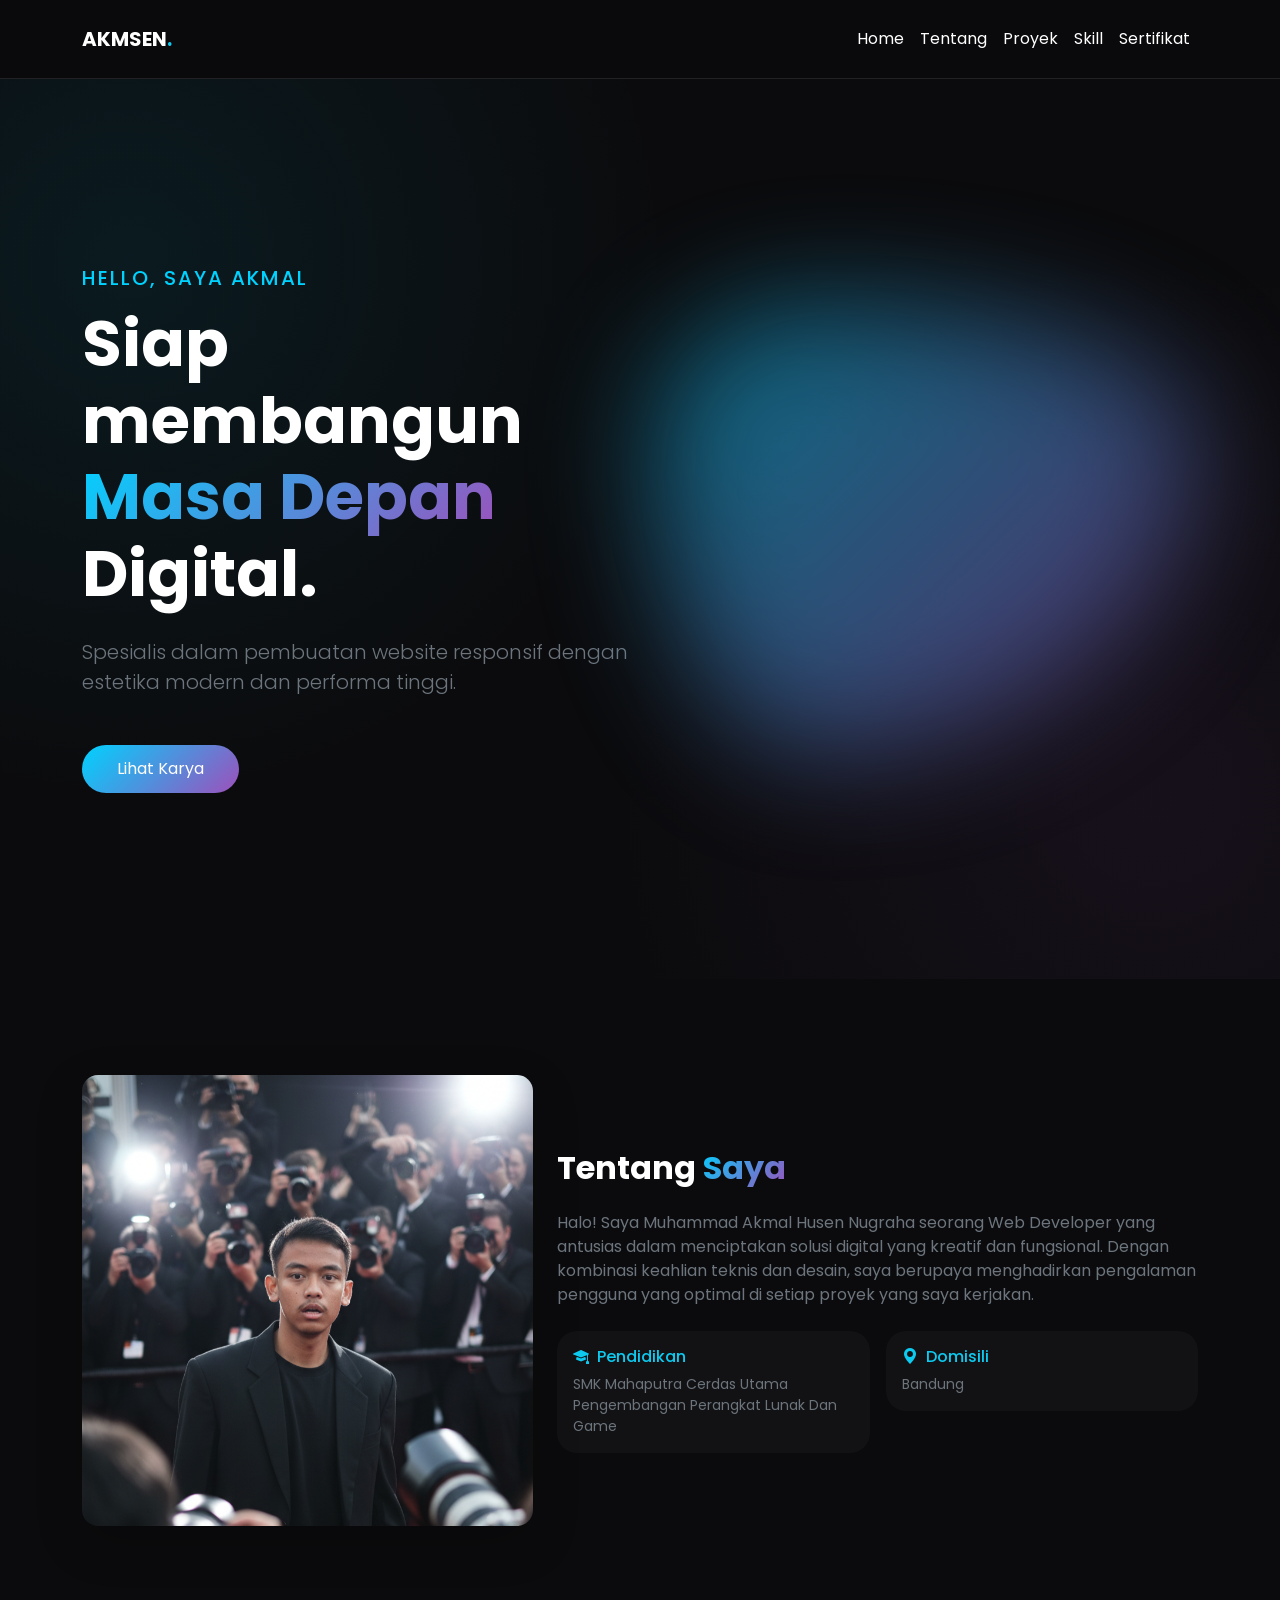
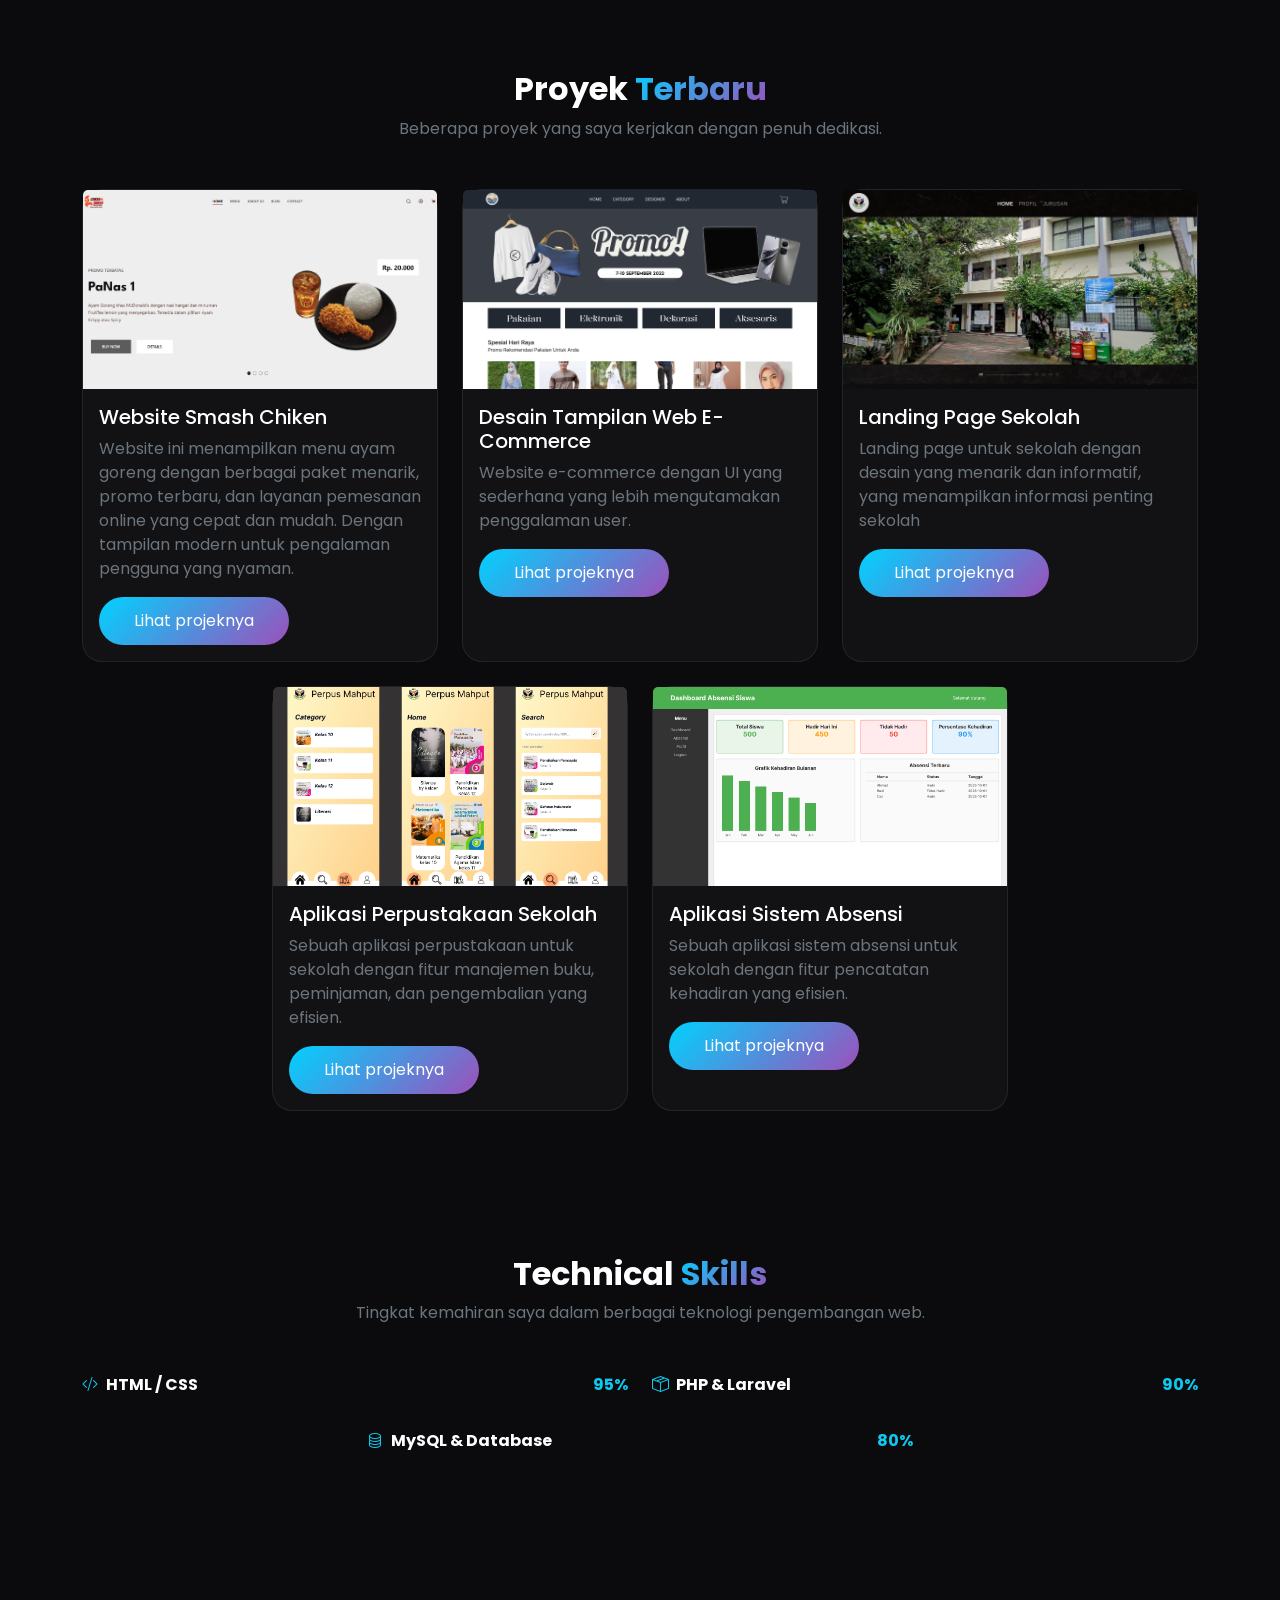
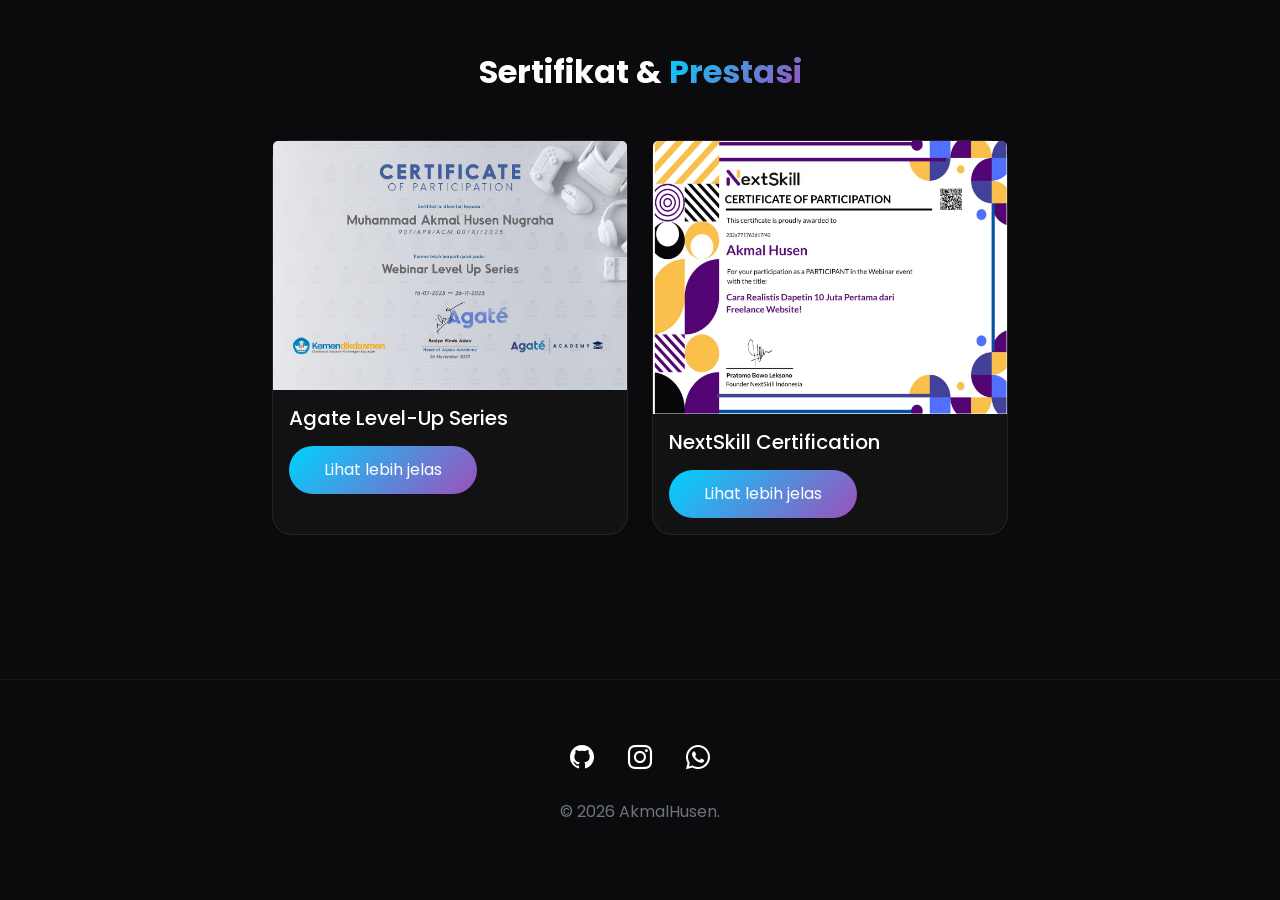
==== index.html @ 47ecc30c "update" ====
<!DOCTYPE html>
<html lang="id">
<head>
    <meta charset="UTF-8">
    <meta name="viewport" content="width=device-width, initial-scale=1.0">
    <title>My Portfolio | Creative Developer</title>
    
    <link href="https://cdn.jsdelivr.net/npm/bootstrap@5.3.0/dist/css/bootstrap.min.css" rel="stylesheet">
    <link href="https://fonts.googleapis.com/css2?family=Poppins:wght@300;400;700&display=swap" rel="stylesheet">
    <link href="https://unpkg.com/aos@2.3.1/dist/aos.css" rel="stylesheet">
    <link rel="stylesheet" href="https://cdn.jsdelivr.net/npm/bootstrap-icons@1.10.5/font/bootstrap-icons.css">
    <link rel="stylesheet" href="style.css">
</head>
<body>

    <nav class="navbar navbar-expand-lg sticky-top">
        <div class="container">
            <a class="navbar-brand fw-bold" href="#">AKMSEN<span class="text-info">.</span></a>
            <button class="navbar-toggler" type="button" data-bs-toggle="collapse" data-bs-target="#navbarNav">
                <span class="navbar-toggler-icon text-white"><i class="bi bi-list"></i></span>
            </button>
            <div class="collapse navbar-collapse" id="navbarNav">
                <ul class="navbar-nav ms-auto">
                    <li class="nav-item"><a class="nav-link" href="#home">Home</a></li>
                    <li class="nav-item"><a class="nav-link" href="#tentang">Tentang</a></li>
                    <li class="nav-item"><a class="nav-link" href="#proyek">Proyek</a></li>
                    <li class="nav-item"><a class="nav-link" href="#skill">Skill</a></li>
                    <li class="nav-item"><a class="nav-link" href="#sertifikat">Sertifikat</a></li>
                </ul>
            </div>
        </div>
    </nav>

    <section class="hero-section" id="home">
        <div class="container">
            <div class="row align-items-center">
                <div class="col-lg-6" data-aos="fade-right">
                    <h5 class="subtitle text-uppercase mb-3">Hello, saya Akmal</h5>
                    <h1 class="display-3 fw-bold mb-4">Siap membangun <span class="gradient-text">Masa Depan</span> Digital.</h1>
                    <p class="lead mb-5 text-secondary">Spesialis dalam pembuatan website responsif dengan estetika modern dan performa tinggi.</p>
                    <div class="d-flex align-items-center">
                        <a href="#about" class="btn btn-custom me-4">Lihat Karya</a>
                    </div>
                </div>
                <div class="col-lg-6 d-none d-lg-block" data-aos="zoom-in">
                    <div class="hero-blob"></div>
                </div>
            </div>
        </div>
    </section>

    <section class="py-5" id="tentang">
        <div class="container py-5">
            <div class="row align-items-center">
                <div class="col-lg-5 mb-4 mb-lg-0" data-aos="fade-right">
                    <div class="about-img-wrapper">
                        <img src="sir akmal.png" alt="Tentang Saya" class="img-fluid rounded-4 shadow-lg">
                        <div class="about-img-accent"></div>
                    </div>
                </div>
                
                <div class="col-lg-7" data-aos="fade-left">
                    <h2 class="fw-bold mb-4">Tentang <span class="gradient-text">Saya</span></h2>
                    <p class="text-secondary mb-4">Halo! Saya Muhammad Akmal Husen Nugraha seorang Web Developer yang antusias dalam menciptakan solusi digital yang kreatif dan fungsional. Dengan kombinasi keahlian teknis dan desain, saya berupaya menghadirkan pengalaman pengguna yang optimal di setiap proyek yang saya kerjakan.</p>
                    
                    <div class="row g-3">
                        <div class="col-sm-6">
                            <div class="card p-3 border-0 bg-darker">
                                <h6 class="text-info"><i class="bi bi-mortarboard-fill me-2"></i>Pendidikan</h6>
                                <p class="small text-secondary mb-0">SMK Mahaputra Cerdas Utama<br>Pengembangan Perangkat Lunak Dan Game</p>
                            </div>
                        </div>
                        <div class="col-sm-6">
                            <div class="card p-3 border-0 bg-darker">
                                <h6 class="text-info"><i class="bi bi-geo-alt-fill me-2"></i>Domisili</h6>
                                <p class="small text-secondary mb-0">Bandung</p>
                            </div>
                        </div>
                    </div>
                </div>
            </div>
        </div>
    </section>

    <section id="proyek">
        <div class="container py-5">
            <div class="text-center mb-5" data-aos="fade-up">
                <h2 class="fw-bold">Proyek <span class="gradient-text">Terbaru</span></h2>
                <p class="text-secondary">Beberapa proyek yang saya kerjakan dengan penuh dedikasi.</p>
            </div>
            <div class="row g-4 d-flex justify-content-center">
                <div class="col-md-4" data-aos="fade-up" data-aos-delay="100">
                    <div class="card h-100">
                        <img src="projek smash chiken.png" class="card-img-top" alt="Project 1">
                        <div class="card-body">
                            <h5 class="card-title">Website Smash Chiken </h5>
                            <p class="card-text text-secondary">Website ini menampilkan menu ayam goreng dengan berbagai paket menarik, promo terbaru, dan layanan pemesanan online yang cepat dan mudah. Dengan tampilan modern untuk pengalaman pengguna yang nyaman.</p>
                            <a href="https://dev-smash-chicken.pantheonsite.io/" class="btn btn-custom me-4" target="_blank">Lihat projeknya</a>
                        </div>
                    </div>
                </div>
                <div class="col-md-4" data-aos="fade-up" data-aos-delay="200">
                    <div class="card h-100">
                        <img src="projek e-commerce.png" class="card-img-top" alt="Project 2">
                        <div class="card-body">
                            <h5 class="card-title">Desain Tampilan Web E-Commerce</h5>
                            <p class="card-text text-secondary">Website e-commerce dengan UI yang sederhana yang lebih mengutamakan penggalaman user.</p>
                            <a href="https://www.figma.com/proto/BR4WpYJ1dRKhbuWm6cTWYE/Tugas-perancangan-UI---Akmal-Husen?node-id=20-57&starting-point-node-id=20%3A57" class="btn btn-custom me-4" target="_blank">Lihat projeknya</a>
                        </div>
                    </div>
                </div>
                <div class="col-md-4" data-aos="fade-up" data-aos-delay="300">
                    <div class="card h-100">
                        <img src="projek landing page sekolah.png" class="card-img-top" alt="Project 3">
                        <div class="card-body">
                            <h5 class="card-title">Landing Page Sekolah</h5>
                            <p class="card-text text-secondary">Landing page untuk sekolah dengan desain yang menarik dan informatif, yang menampilkan informasi penting sekolah</p>
                            <a href="https://www.figma.com/proto/s0Hy9hM3AwYBdUNg4J6U0b/Untitled?node-id=11-337" class="btn btn-custom me-4" target="_blank">Lihat projeknya</a>
                        </div>
                    </div>
                </div>
                <div class="col-md-4" data-aos="fade-up" data-aos-delay="400">
                    <div class="card h-100">
                        <img src="projek perpus sekolah.png" class="card-img-top" alt="Project 4">
                        <div class="card-body">
                            <h5 class="card-title">Aplikasi Perpustakaan Sekolah</h5>
                            <p class="card-text text-secondary">Sebuah aplikasi perpustakaan untuk sekolah dengan fitur manajemen buku, peminjaman, dan pengembalian yang efisien.</p>
                            <a href="https://www.figma.com/proto/2huMJcKhtghmHHiBnM8n6A/KIK?node-id=2-2&starting-point-node-id=2%3A2" class="btn btn-custom me-4" target="_blank">Lihat projeknya</a>
                        </div>
                    </div>
                </div>
                <div class="col-md-4" data-aos="fade-up" data-aos-delay="500">
                    <div class="card h-100">
                        <img src="projek sistem absensi.png" class="card-img-top" alt="Project 5">
                        <div class="card-body">
                            <h5 class="card-title">Aplikasi Sistem Absensi</h5>
                            <p class="card-text text-secondary">Sebuah aplikasi sistem absensi untuk sekolah dengan fitur pencatatan kehadiran yang efisien.</p>
                            <a href="https://www.figma.com/proto/dgvZKvu9BzjLHgtVSyBb2H/Kelompok-11?node-id=8-4&starting-point-node-id=8%3A4" class="btn btn-custom me-4" target="_blank">Lihat projeknya</a>
                        </div>
                    </div>
                </div>
            </div>
        </div>
    </section>

<section class="py-5" id="skill">
    <div class="container py-5">
        <div class="text-center mb-5" data-aos="fade-up">
            <h2 class="fw-bold">Technical <span class="gradient-text">Skills</span></h2>
            <p class="text-secondary">Tingkat kemahiran saya dalam berbagai teknologi pengembangan web.</p>
        </div>

        <div class="row g-4 d-flex justify-content-center">

            <div class="col-md-6" data-aos="fade-right">
                <div class="skill-card-alt">
                    <div class="d-flex justify-content-between mb-2">
                        <span class="fw-bold"><i class="bi bi-code-slash me-2 text-info"></i>HTML / CSS</span>
                        <span class="text-info fw-bold">95%</span>
                    </div>
                    <div class="progress-custom">
                        <div class="progress-bar-fill" style="width: 95%;"></div>
                    </div>
                </div>
            </div>
            <div class="col-md-6" data-aos="fade-left">
                <div class="skill-card-alt">
                    <div class="d-flex justify-content-between mb-2">
                        <span class="fw-bold"><i class="bi bi-box-seam me-2 text-info"></i>PHP & Laravel</span>
                        <span class="text-info fw-bold">90%</span>
                    </div>
                    <div class="progress-custom">
                        <div class="progress-bar-fill" style="width: 90%;"></div>
                    </div>
                </div>
            </div>
            <div class="col-md-6" data-aos="fade-left" data-aos-delay="100">
                <div class="skill-card-alt">
                    <div class="d-flex justify-content-between mb-2">
                        <span class="fw-bold"><i class="bi bi-database me-2 text-info"></i>MySQL & Database</span>
                        <span class="text-info fw-bold">80%</span>
                    </div>
                    <div class="progress-custom">
                        <div class="progress-bar-fill" style="width: 80%;"></div>
                    </div>
                </div>
            </div>
        </div>
    </div>
</section>

    <section class="py-5" id="sertifikat">
        <div class="container py-5">
            <div class="text-center mb-5" data-aos="fade-up">
                <h2 class="fw-bold">Sertifikat & <span class="gradient-text">Prestasi</span></h2>
                <p class="text-secondary"></p>
            </div>
            <div class="row g-4 d-flex justify-content-center">
                <div class="col-md-4" data-aos="fade-up" data-aos-delay="100">
                    <div class="card h-100">
                        <img src="sertifikat agate.png" class="card-img-top" alt="Project 1">
                        <div class="card-body">
                            <h5 class="card-title">Agate Level-Up Series </h5>
                            <p class="card-text text-secondary"></p>
                            <a href="sertifikat agate.png" class="btn btn-custom me-4">Lihat lebih jelas</a>
                        </div>
                    </div>
                </div>
                <div class="col-md-4" data-aos="fade-up" data-aos-delay="100">
                    <div class="card h-100">
                        <img src="sertifikat_Nextskill.jpeg" class="card-img-top" alt="Project 1">
                        <div class="card-body">
                            <h5 class="card-title">NextSkill Certification</h5>
                            <p class="card-text text-secondary"></p>
                            <a href="sertifikat_Nextskill.jpeg" class="btn btn-custom me-4">Lihat lebih jelas</a>
                        </div>
                    </div>
                </div>
                
            </div>
        </div>
    </section>

    <footer class="text-center mt-5">
        <div class="container">
            <div class="mb-4">
                <a href="https://github.com/akmal-cihuy" class="social-icon"><i class="bi bi-github"></i></a>
                <a href="https://www.instagram.com/husen_.ajah/" class="social-icon"><i class="bi bi-instagram"></i></a>
                <a href="https://wa.me/6283829132067" class="social-icon"><i class="bi bi-whatsapp"></i></a>
                
            </div>
            <p class="text-secondary">&copy; 2026 AkmalHusen.</p>
        </div>
    </footer>

    <script src="https://cdn.jsdelivr.net/npm/bootstrap@5.3.0/dist/js/bootstrap.bundle.min.js"></script>
    <script src="https://unpkg.com/aos@2.3.1/dist/aos.js"></script>
    <script>
        AOS.init({
            duration: 1000,
            once: true
        });
    </script>
</body>
</html>
---- style.css ----
:root {
    --bg-dark: #0b0b0d;
    --primary-blue: #00d2ff;
    --primary-purple: #9d50bb;
    --accent-gradient: linear-gradient(135deg, #00d2ff 0%, #9d50bb 100%);
}

body {
    font-family: 'Poppins', sans-serif;
    background-color: var(--bg-dark);
    color: #ffffff;
    overflow-x: hidden;
}

.navbar {
    background: rgba(11, 11, 13, 0.9);
    backdrop-filter: blur(10px);
    border-bottom: 1px solid rgba(255, 255, 255, 0.1);
    padding: 1.2rem 0;
}

.navbar-brand, .nav-link {
    color: #fff !important;
    transition: 0.3s;
}

.nav-link:hover {
    color: var(--primary-blue) !important;
}

.hero-section {
    height: 100vh;
    display: flex;
    align-items: center;
    background: radial-gradient(circle at 10% 20%, rgba(0, 210, 255, 0.08) 0%, transparent 40%),
                radial-gradient(circle at 90% 80%, rgba(157, 80, 187, 0.08) 0%, transparent 40%);
}

.subtitle {
    color: var(--primary-blue);
    letter-spacing: 2px;
}

.gradient-text {
    background: var(--accent-gradient);
    -webkit-background-clip: text;
    -webkit-text-fill-color: transparent;
    font-weight: bold;
}

.btn-custom {
    background: var(--accent-gradient);
    border: none;
    color: white;
    padding: 12px 35px;
    border-radius: 50px;
    transition: transform 0.3s ease, box-shadow 0.3s ease;
}

.btn-custom:hover {
    transform: translateY(-3px);
    color: white;
    box-shadow: 0 10px 25px rgba(0, 210, 255, 0.4);
}

.cv-link {
    font-size: 0.9rem;
    transition: 0.3s;
}

.cv-link:hover {
    opacity: 0.8;
}

.hero-blob {
    width: 100%;
    height: 450px;
    background: var(--accent-gradient);
    border-radius: 30% 70% 70% 30% / 30% 30% 70% 70%;
    opacity: 0.5;
    filter: blur(60px);
    animation: blobMorph 8s infinite alternate;
}

@keyframes blobMorph {
    from { border-radius: 30% 70% 70% 30% / 30% 30% 70% 70%; }
    to { border-radius: 50% 50% 20% 80% / 25% 80% 20% 75%; }
}

.card {
    background: rgba(255, 255, 255, 0.03);
    border: 1px solid rgba(255, 255, 255, 0.08);
    border-radius: 20px;
    transition: all 0.4s ease;
    color: white;
}

.card:hover {
    border-color: var(--primary-blue);
    transform: translateY(-12px);
    background: rgba(255, 255, 255, 0.06);
    box-shadow: 0 15px 30px rgba(0, 0, 0, 0.5);
}

.icon-box {
    font-size: 2.8rem;
    margin-bottom: 20px;
    display: inline-block;
    background: var(--accent-gradient);
    -webkit-background-clip: text;
    -webkit-text-fill-color: transparent;
}

footer {
    padding: 60px 0;
    border-top: 1px solid rgba(255, 255, 255, 0.05);
}

.social-icon {
    color: #fff;
    font-size: 1.5rem;
    margin: 0 15px;
    transition: 0.3s;
    display: inline-block;
}

.social-icon:hover {
    color: var(--primary-blue);
    transform: translateY(-5px);
}

@media (max-width: 768px) {
    .hero-section {
        text-align: center;
        padding-top: 100px;
    }
    .hero-section .d-flex {
        justify-content: center;
    }
}
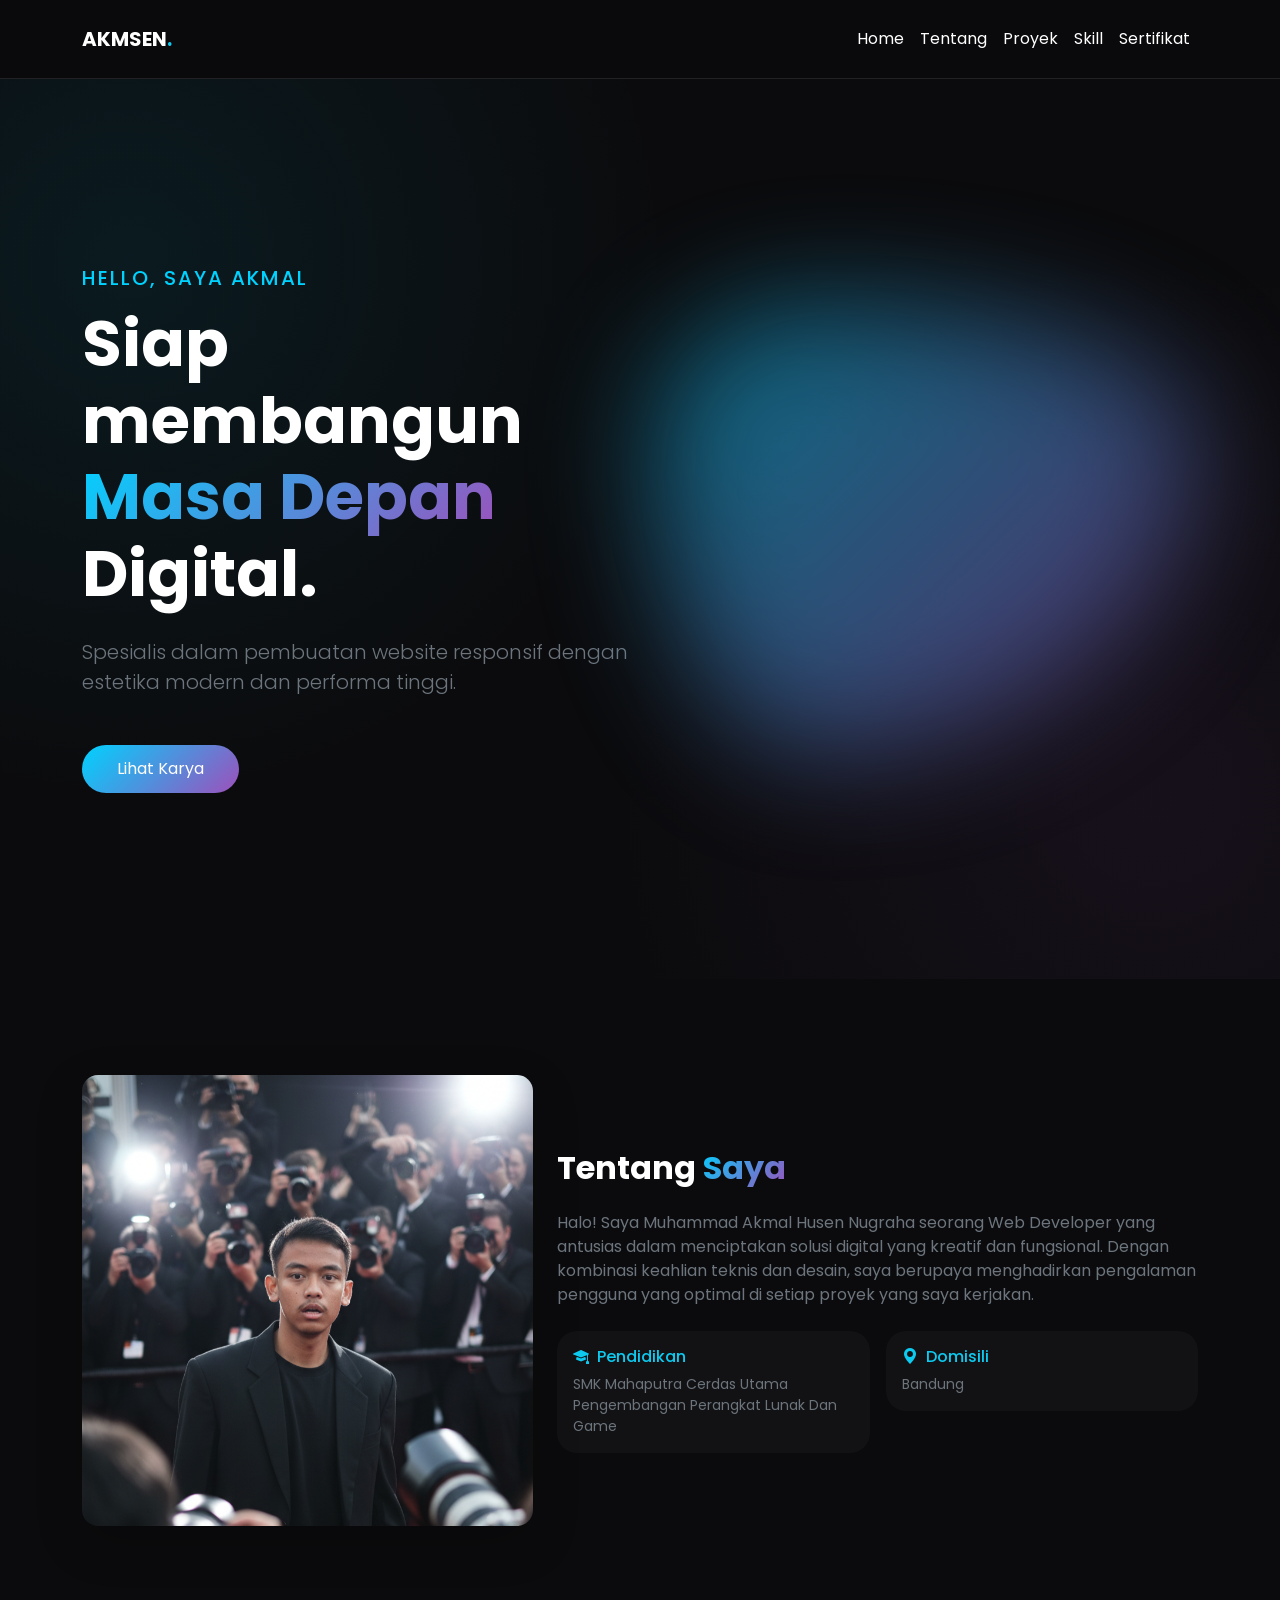
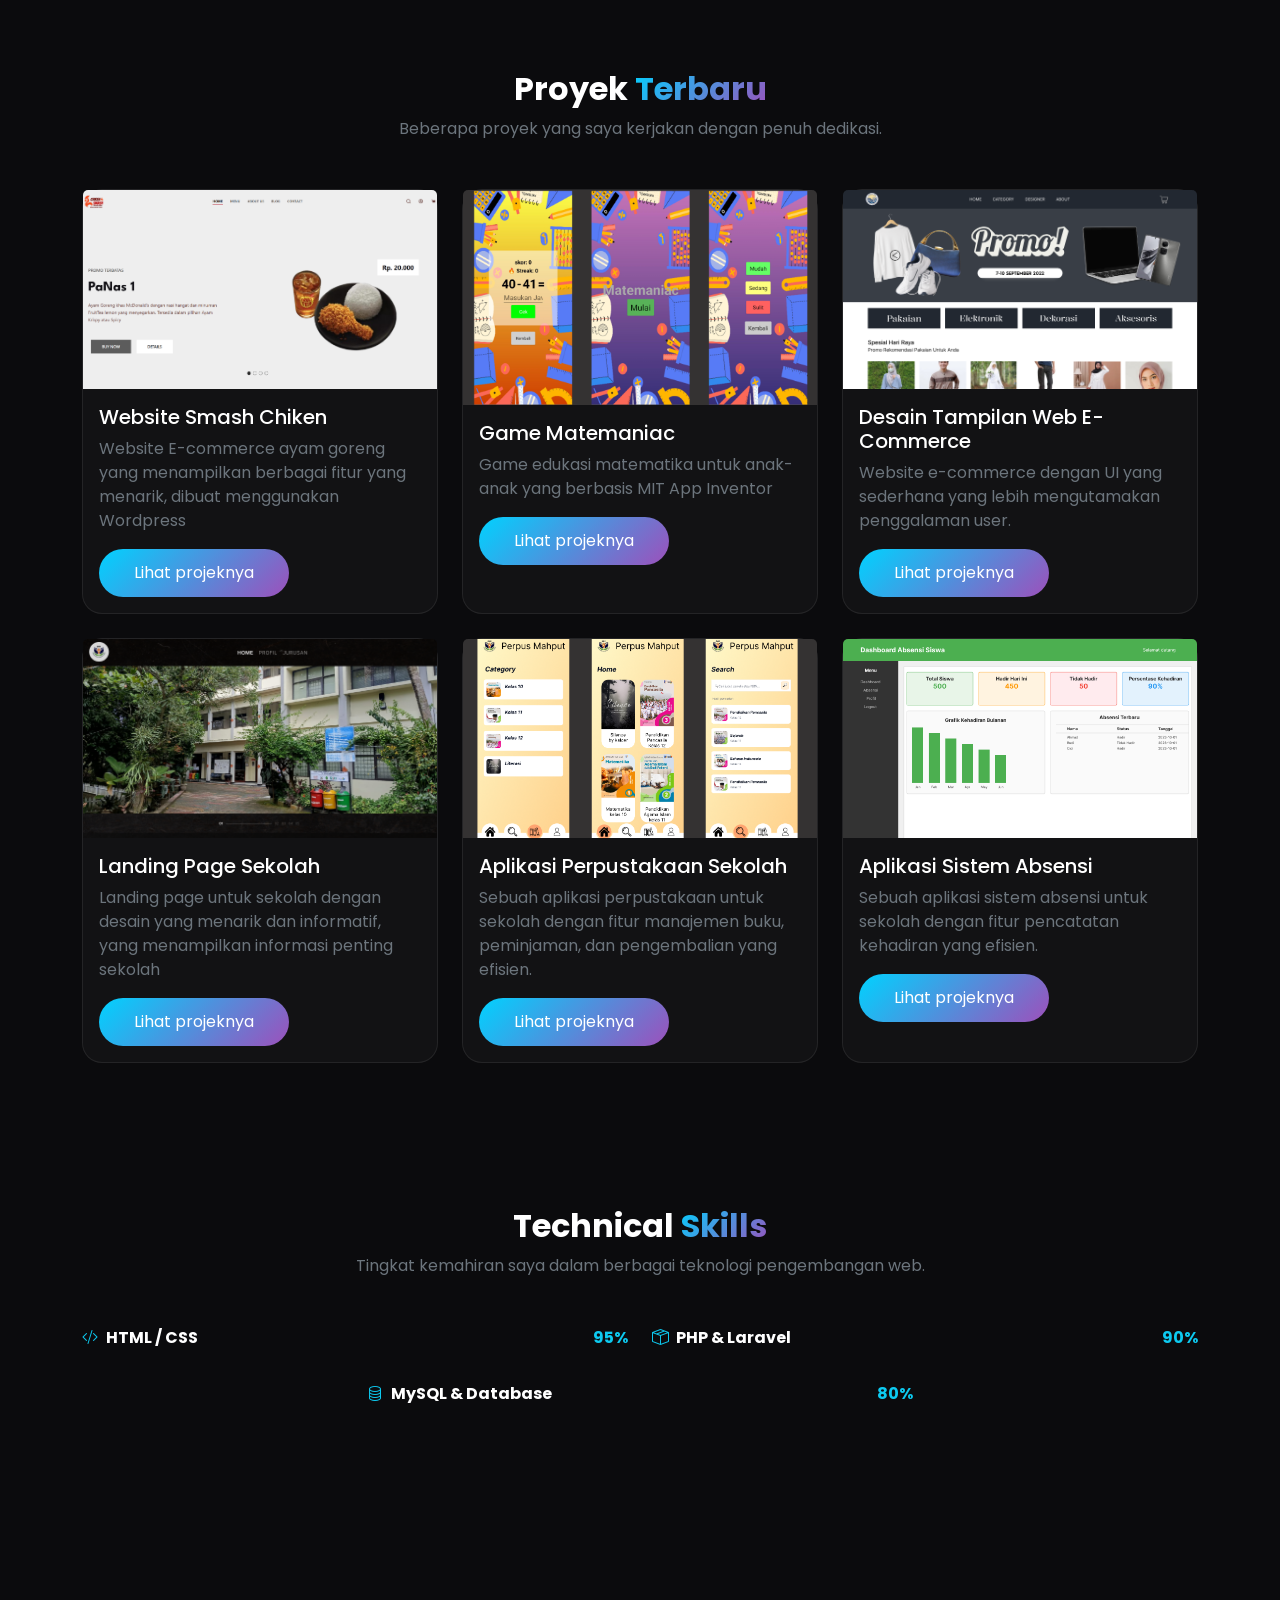
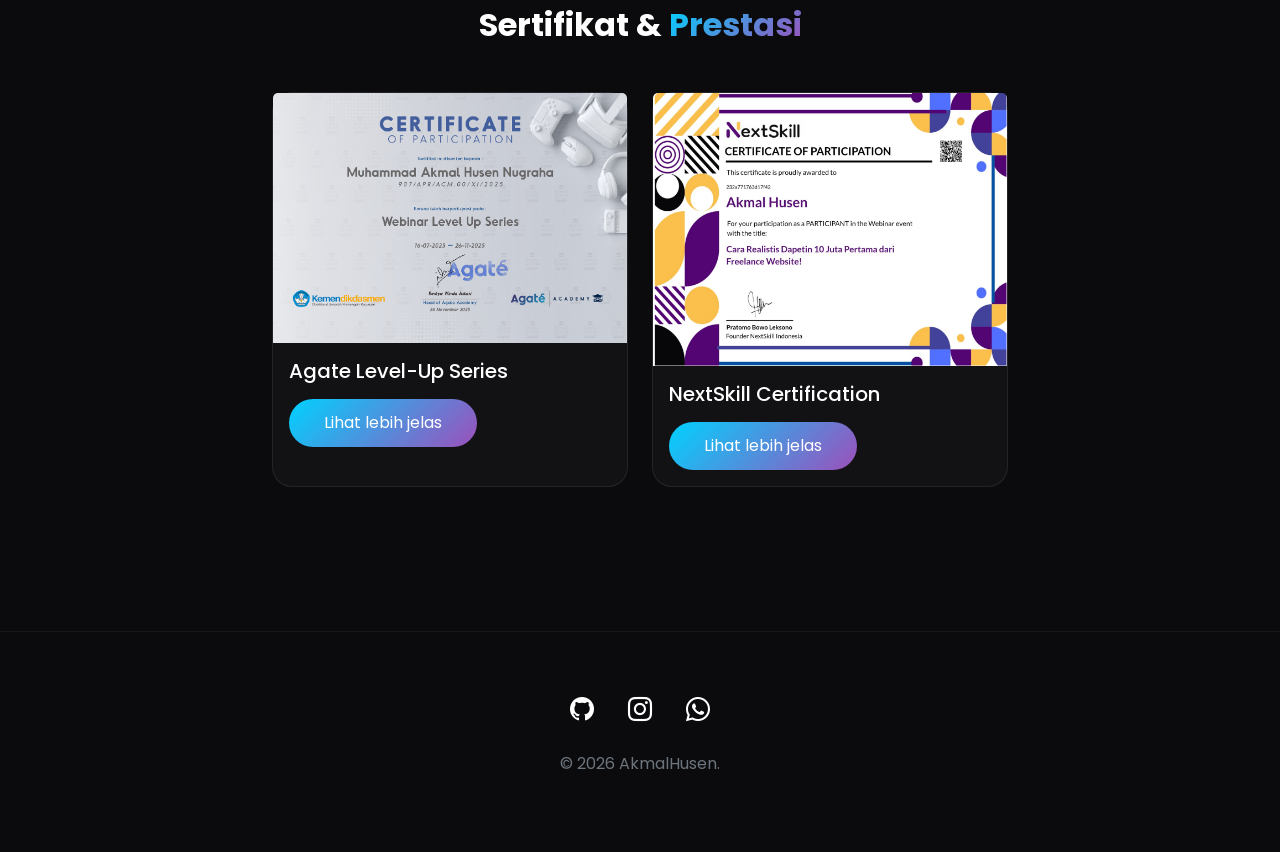
==== commit 24eaf2cf: "update" ====
--- a/index.html
+++ b/index.html
@@ -94,8 +94,18 @@
                         <img src="projek smash chiken.png" class="card-img-top" alt="Project 1">
                         <div class="card-body">
                             <h5 class="card-title">Website Smash Chiken </h5>
-                            <p class="card-text text-secondary">Website ini menampilkan menu ayam goreng dengan berbagai paket menarik, promo terbaru, dan layanan pemesanan online yang cepat dan mudah. Dengan tampilan modern untuk pengalaman pengguna yang nyaman.</p>
+                            <p class="card-text text-secondary">Website E-commerce ayam goreng yang menampilkan berbagai fitur yang menarik, dibuat menggunakan Wordpress</p>
                             <a href="https://dev-smash-chicken.pantheonsite.io/" class="btn btn-custom me-4" target="_blank">Lihat projeknya</a>
+                        </div>
+                    </div>
+                </div>
+                <div class="col-md-4" data-aos="fade-up" data-aos-delay="300">
+                    <div class="card h-100">
+                        <img src="projek matemaniak.png" class="card-img-top" alt="Project 3">
+                        <div class="card-body">
+                            <h5 class="card-title">Game Matemaniac</h5>
+                            <p class="card-text text-secondary">Game edukasi matematika untuk anak-anak yang berbasis MIT App Inventor</p>
+                            <a href="matemaniak.apk" download="matemaniak.apk" class="btn btn-custom me-4" target="_blank">Lihat projeknya</a>
                         </div>
                     </div>
                 </div>
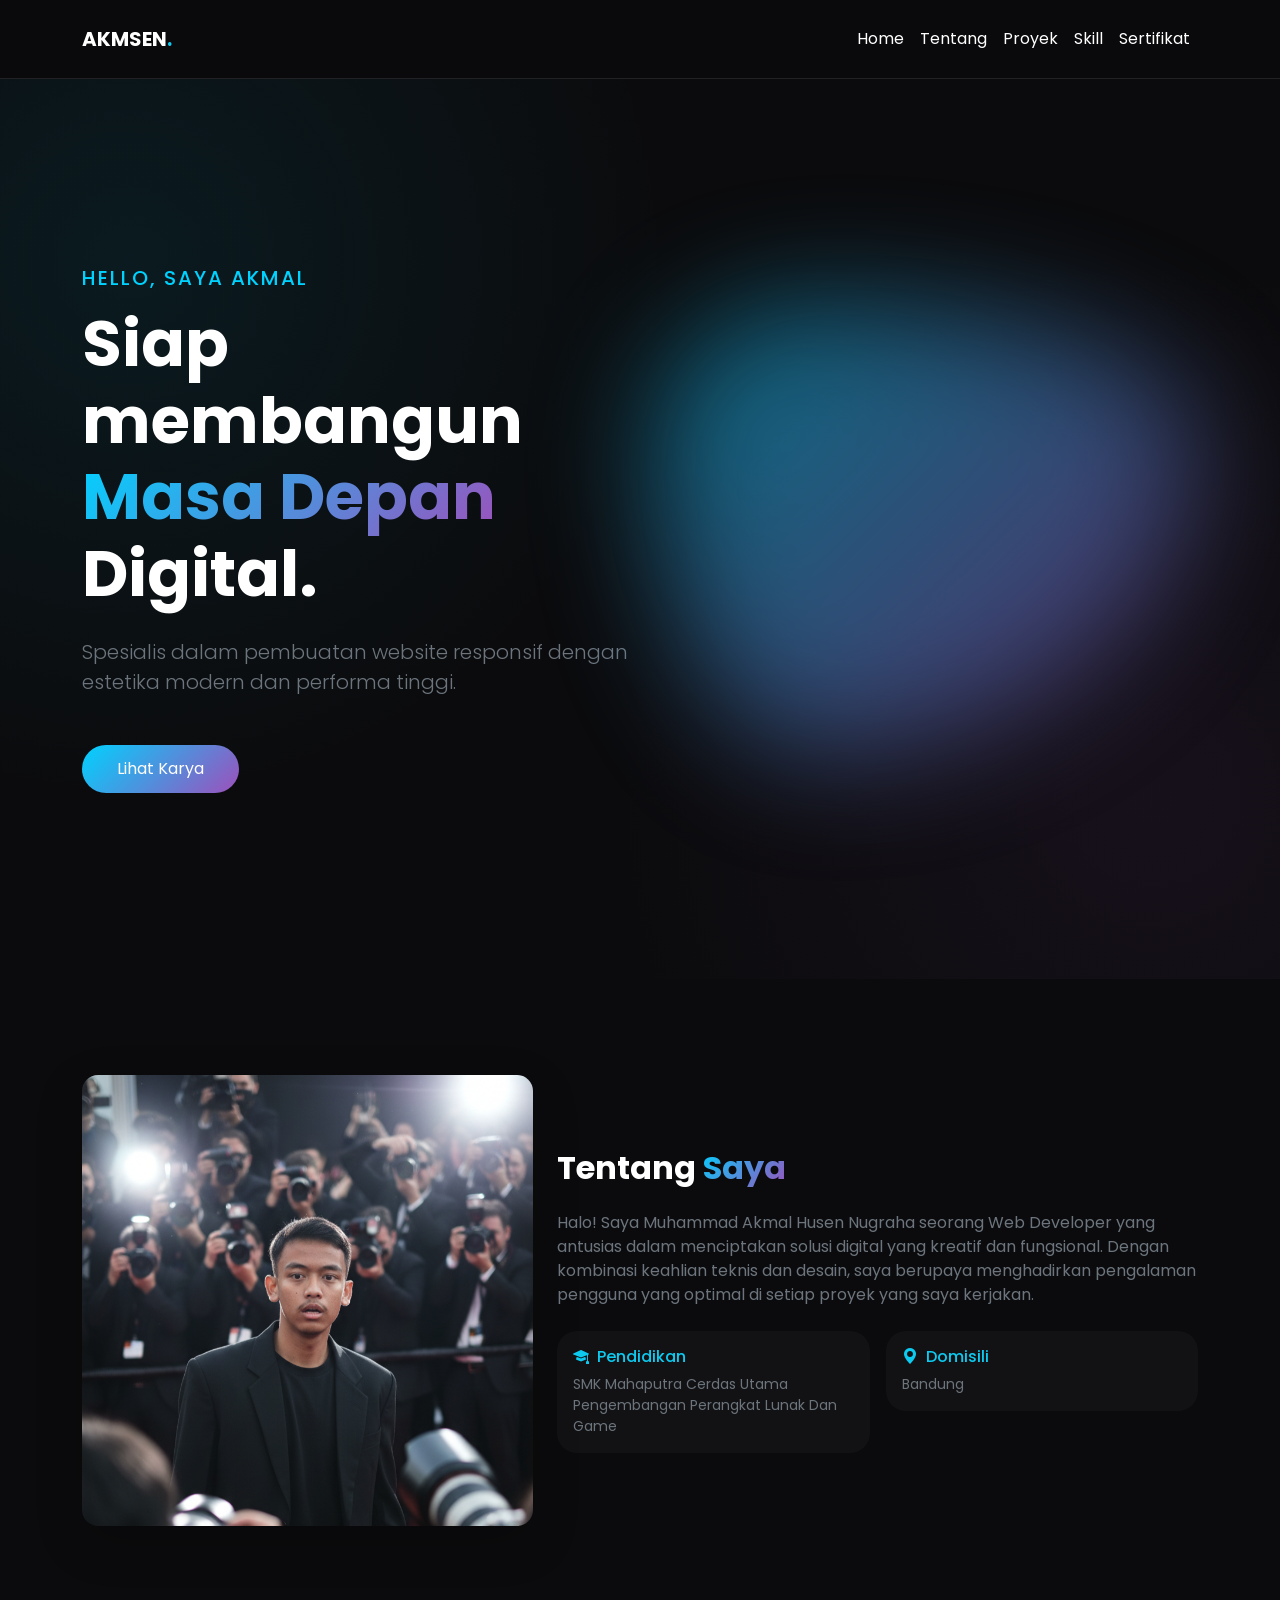
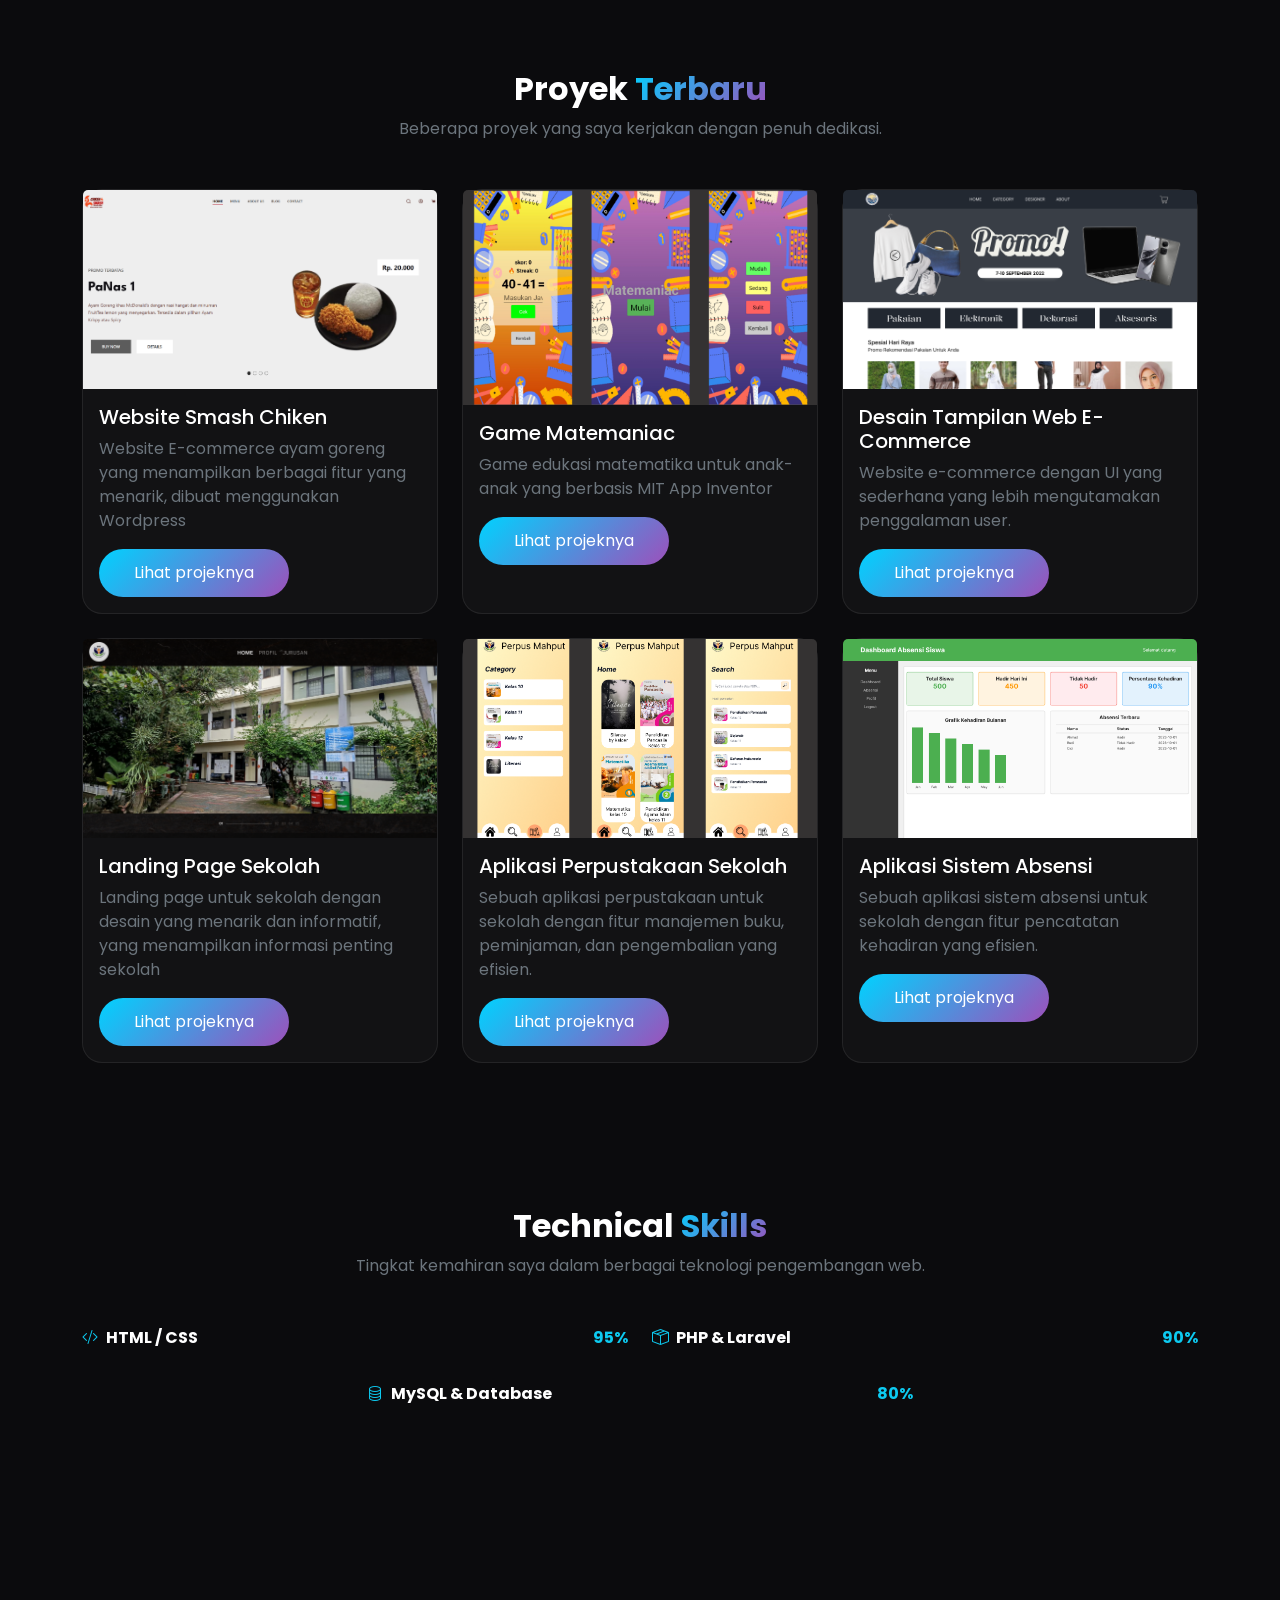
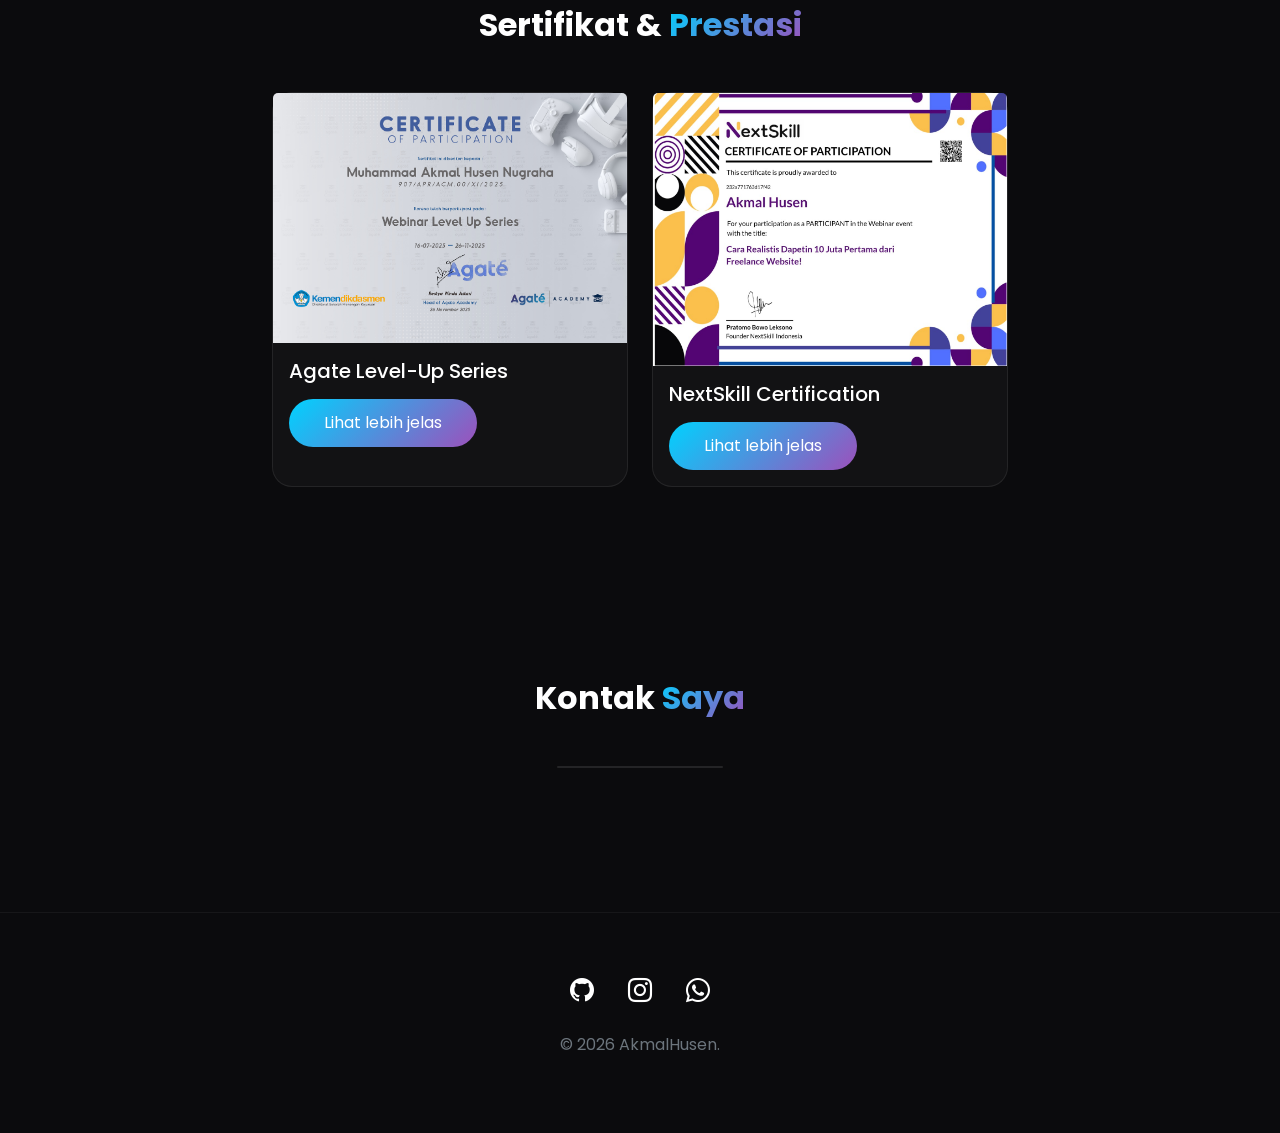
==== commit 141a215e: "Update" ====
--- a/index.html
+++ b/index.html
@@ -231,6 +231,23 @@
         </div>
     </section>
 
+    <section class="py-5" id="kontak">
+        <div class="container py-5">
+            <div class="text-center mb-5" data-aos="fade-up">
+                <h2 class="fw-bold">Kontak <span class="gradient-text">Saya</span></h2>
+                <p class="text-secondary"></p>
+            </div>
+            <div class="row g-4 d-flex justify-content-center">
+                <div class="col-md-2" data-aos="fade-up" data-aos-delay="100">
+                    <div class="card h-100">
+                        
+                    </div>
+                </div>
+
+            </div>
+        </div>
+    </section>
+
     <footer class="text-center mt-5">
         <div class="container">
             <div class="mb-4">
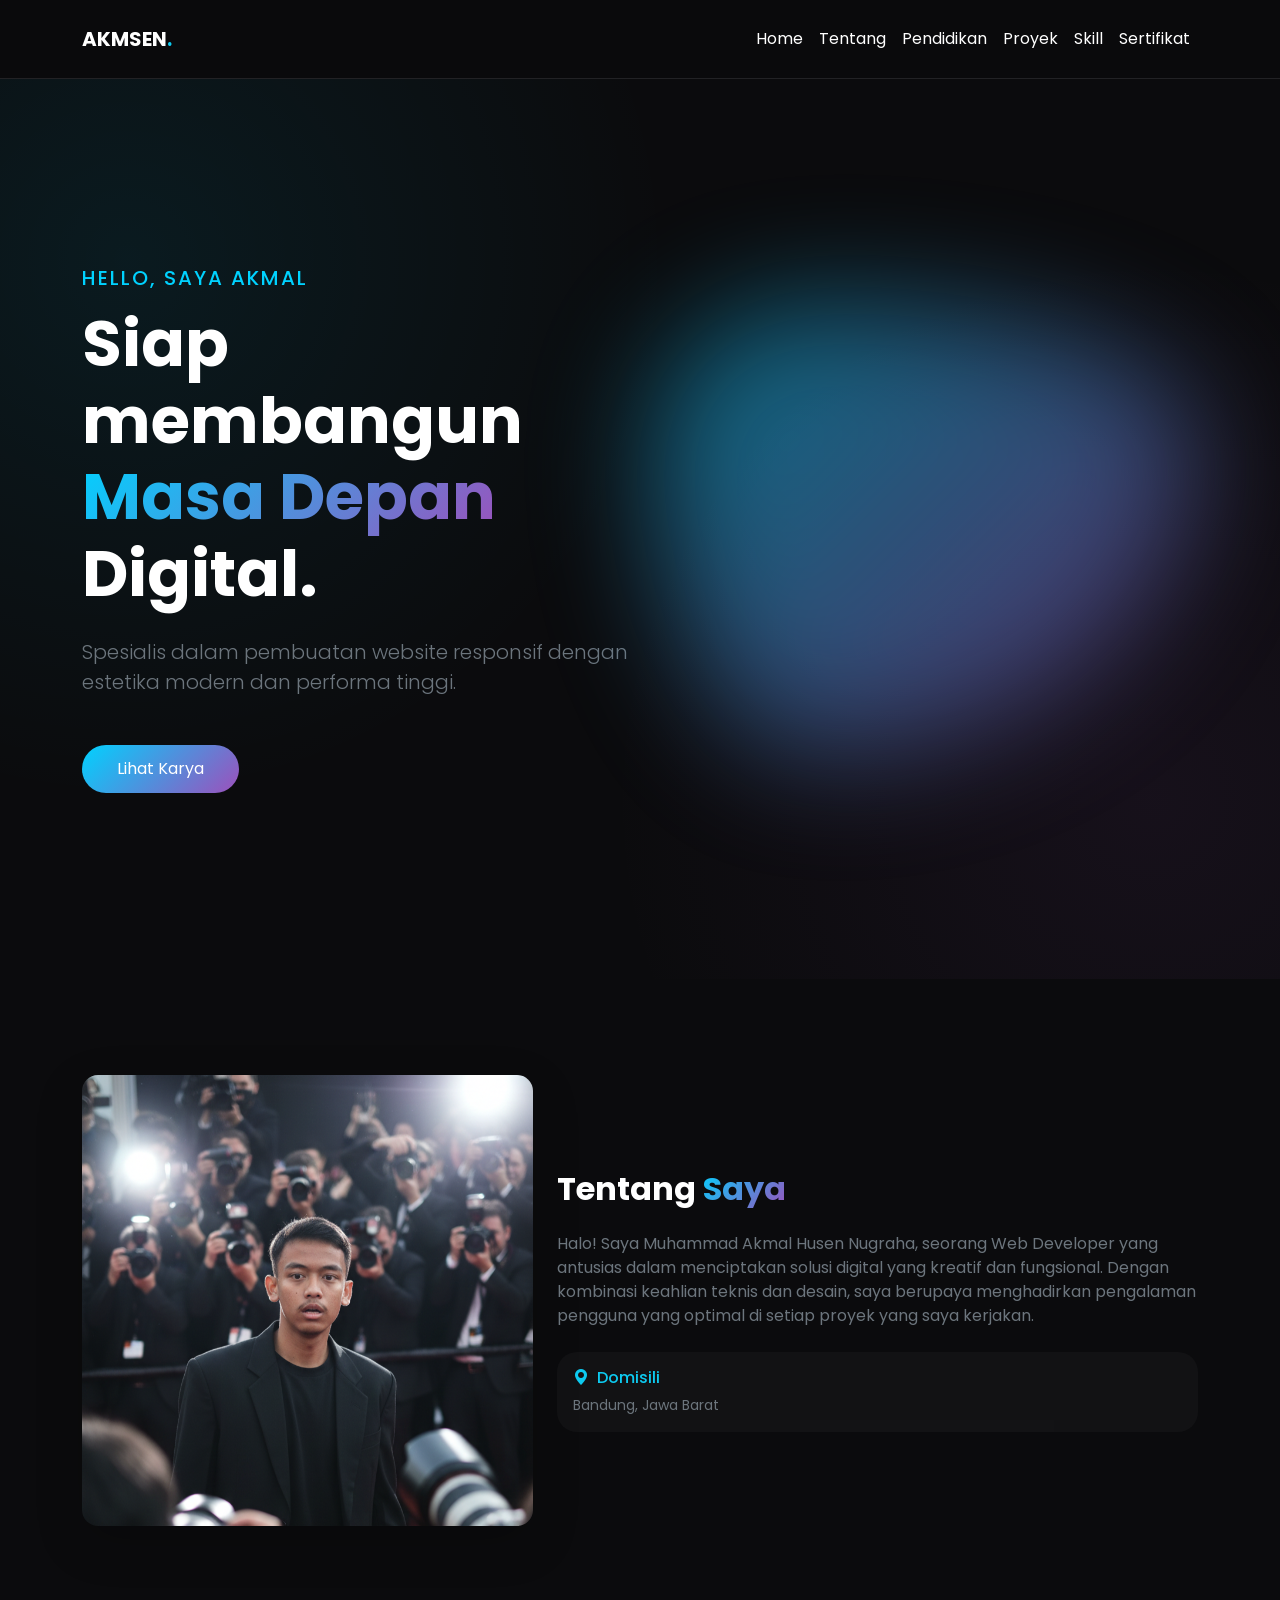
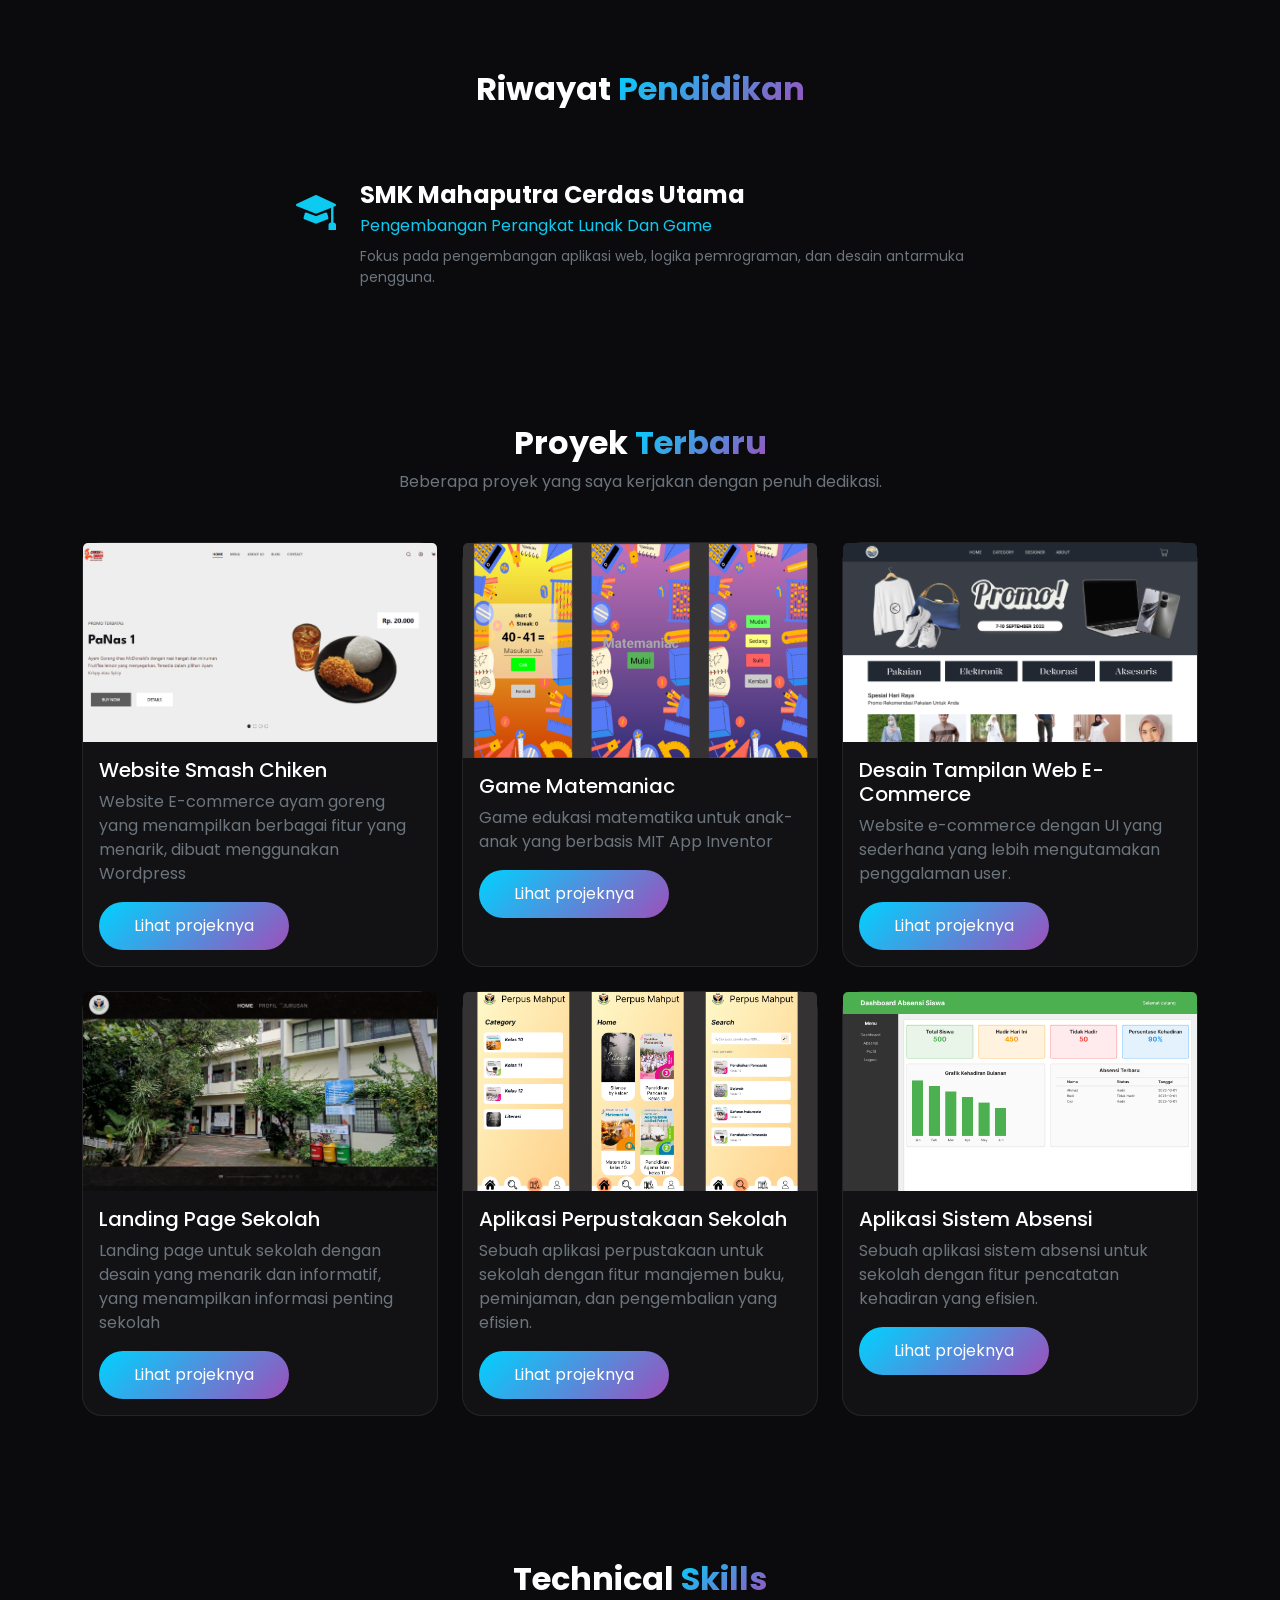
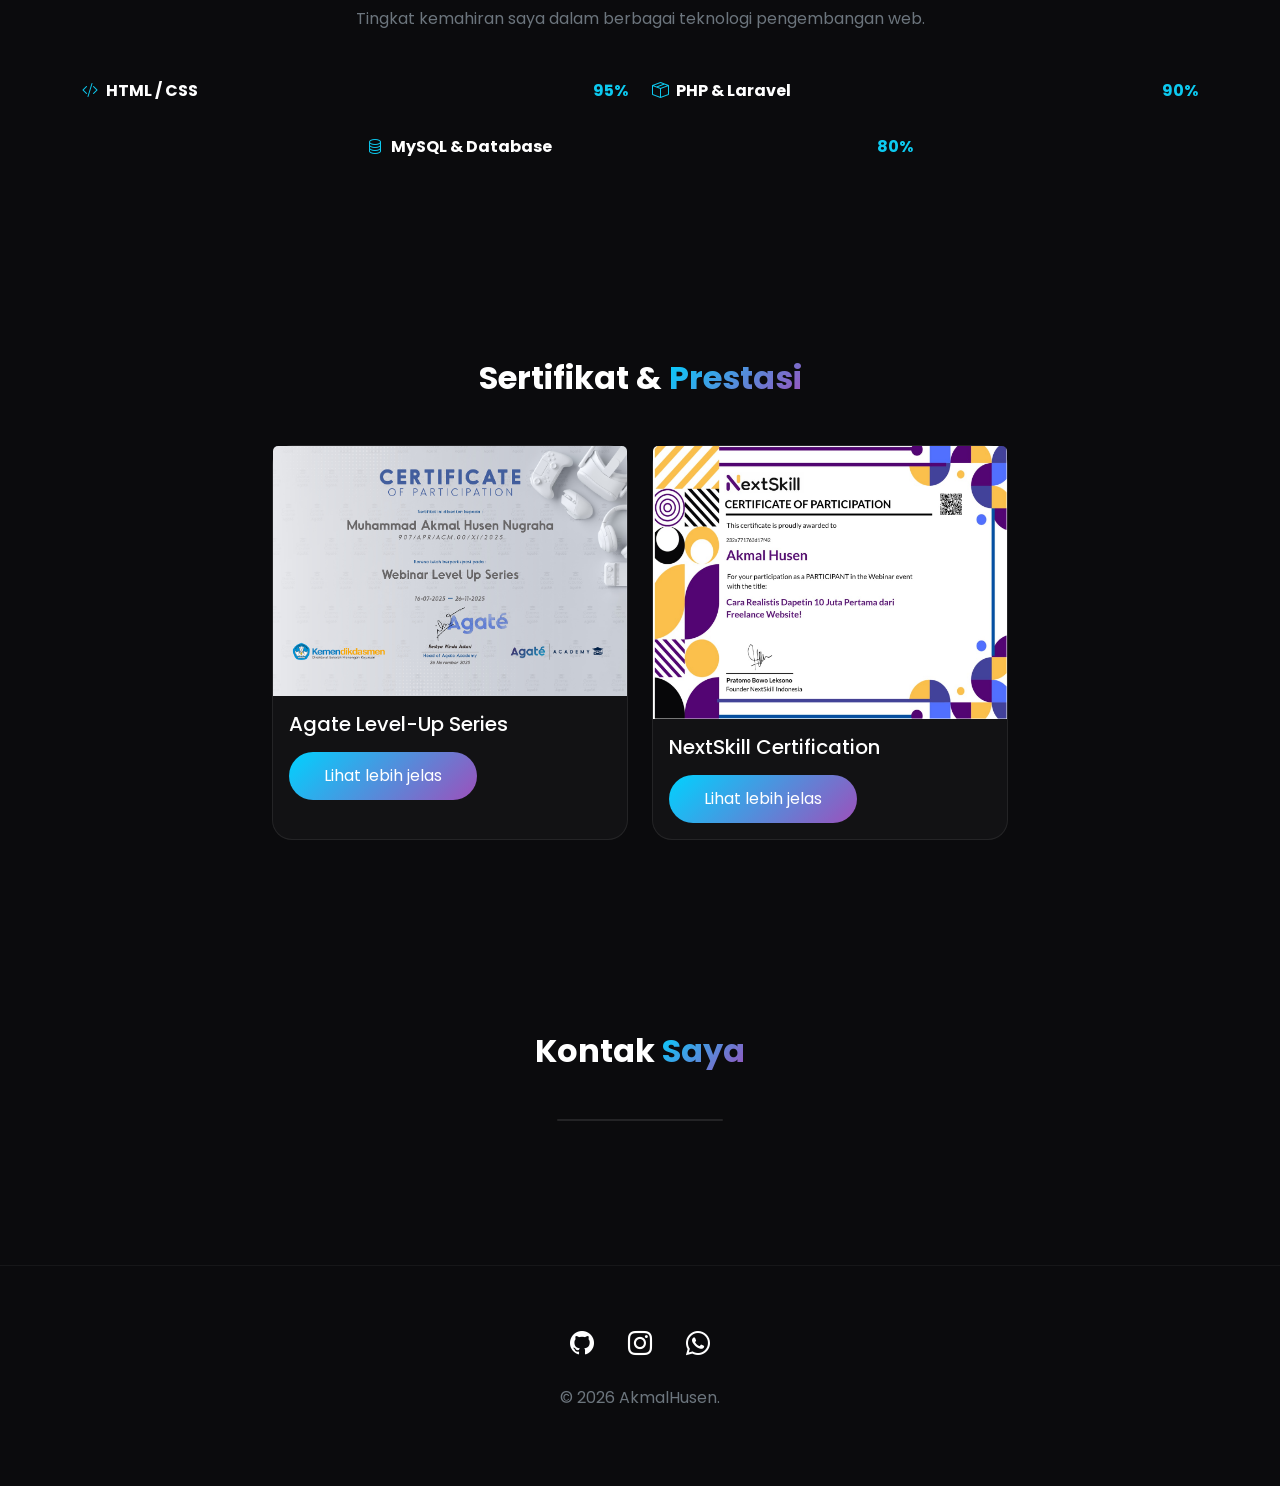
==== commit ad01225c: "Update" ====
--- a/index.html
+++ b/index.html
@@ -23,6 +23,7 @@
                 <ul class="navbar-nav ms-auto">
                     <li class="nav-item"><a class="nav-link" href="#home">Home</a></li>
                     <li class="nav-item"><a class="nav-link" href="#tentang">Tentang</a></li>
+                    <li class="nav-item"><a class="nav-link" href="#pendidikan">Pendidikan</a></li>
                     <li class="nav-item"><a class="nav-link" href="#proyek">Proyek</a></li>
                     <li class="nav-item"><a class="nav-link" href="#skill">Skill</a></li>
                     <li class="nav-item"><a class="nav-link" href="#sertifikat">Sertifikat</a></li>
@@ -39,7 +40,7 @@
                     <h1 class="display-3 fw-bold mb-4">Siap membangun <span class="gradient-text">Masa Depan</span> Digital.</h1>
                     <p class="lead mb-5 text-secondary">Spesialis dalam pembuatan website responsif dengan estetika modern dan performa tinggi.</p>
                     <div class="d-flex align-items-center">
-                        <a href="#about" class="btn btn-custom me-4">Lihat Karya</a>
+                        <a href="#proyek" class="btn btn-custom me-4">Lihat Karya</a>
                     </div>
                 </div>
                 <div class="col-lg-6 d-none d-lg-block" data-aos="zoom-in">
@@ -49,7 +50,7 @@
         </div>
     </section>
 
-    <section class="py-5" id="tentang">
+        <section class="py-5" id="tentang">
         <div class="container py-5">
             <div class="row align-items-center">
                 <div class="col-lg-5 mb-4 mb-lg-0" data-aos="fade-right">
@@ -58,29 +59,41 @@
                         <div class="about-img-accent"></div>
                     </div>
                 </div>
-                
+
                 <div class="col-lg-7" data-aos="fade-left">
                     <h2 class="fw-bold mb-4">Tentang <span class="gradient-text">Saya</span></h2>
-                    <p class="text-secondary mb-4">Halo! Saya Muhammad Akmal Husen Nugraha seorang Web Developer yang antusias dalam menciptakan solusi digital yang kreatif dan fungsional. Dengan kombinasi keahlian teknis dan desain, saya berupaya menghadirkan pengalaman pengguna yang optimal di setiap proyek yang saya kerjakan.</p>
-                    
-                    <div class="row g-3">
-                        <div class="col-sm-6">
-                            <div class="card p-3 border-0 bg-darker">
-                                <h6 class="text-info"><i class="bi bi-mortarboard-fill me-2"></i>Pendidikan</h6>
-                                <p class="small text-secondary mb-0">SMK Mahaputra Cerdas Utama<br>Pengembangan Perangkat Lunak Dan Game</p>
-                            </div>
-                        </div>
-                        <div class="col-sm-6">
-                            <div class="card p-3 border-0 bg-darker">
-                                <h6 class="text-info"><i class="bi bi-geo-alt-fill me-2"></i>Domisili</h6>
-                                <p class="small text-secondary mb-0">Bandung</p>
-                            </div>
-                        </div>
-                    </div>
-                </div>
-            </div>
-        </div>
-    </section>
+                    <p class="text-secondary mb-4">Halo! Saya Muhammad Akmal Husen Nugraha, seorang Web Developer yang antusias dalam menciptakan solusi digital yang kreatif dan fungsional. Dengan kombinasi keahlian teknis dan desain, saya berupaya menghadirkan pengalaman pengguna yang optimal di setiap proyek yang saya kerjakan.</p>
+                    <div class="card p-3 border-0 bg-darker">
+                        <h6 class="text-info"><i class="bi bi-geo-alt-fill me-2"></i>Domisili</h6>
+                        <p class="small text-secondary mb-0">Bandung, Jawa Barat</p>
+                    </div>
+                </div>
+            </div>
+        </div>
+    </section>
+
+    <section class="py-5 bg-darker-section" id="pendidikan">
+        <div class="container">
+            <div class="text-center mb-5" data-aos="fade-up">
+                <h2 class="fw-bold">Riwayat <span class="gradient-text">Pendidikan</span></h2>
+            </div>
+            <div class="row justify-content-center">
+                <div class="col-lg-8" data-aos="fade-up">
+                    <div class="education-card p-4 d-flex align-items-start">
+                        <div class="edu-icon me-4">
+                            <i class="bi bi-mortarboard-fill fs-1 text-info"></i>
+                        </div>
+                        <div>
+                            <h4 class="fw-bold mb-1">SMK Mahaputra Cerdas Utama</h4>
+                            <p class="text-info mb-2">Pengembangan Perangkat Lunak Dan Game</p>
+                            <p class="text-secondary small">Fokus pada pengembangan aplikasi web, logika pemrograman, dan desain antarmuka pengguna.</p>
+                        </div>
+                    </div>
+                </div>
+            </div>
+        </div>
+    </section>
+
 
     <section id="proyek">
         <div class="container py-5">
@@ -247,6 +260,8 @@
             </div>
         </div>
     </section>
+
+
 
     <footer class="text-center mt-5">
         <div class="container">
--- a/style.css
+++ b/style.css
@@ -137,5 +137,4 @@
     .hero-section .d-flex {
         justify-content: center;
     }
-}
-
+}
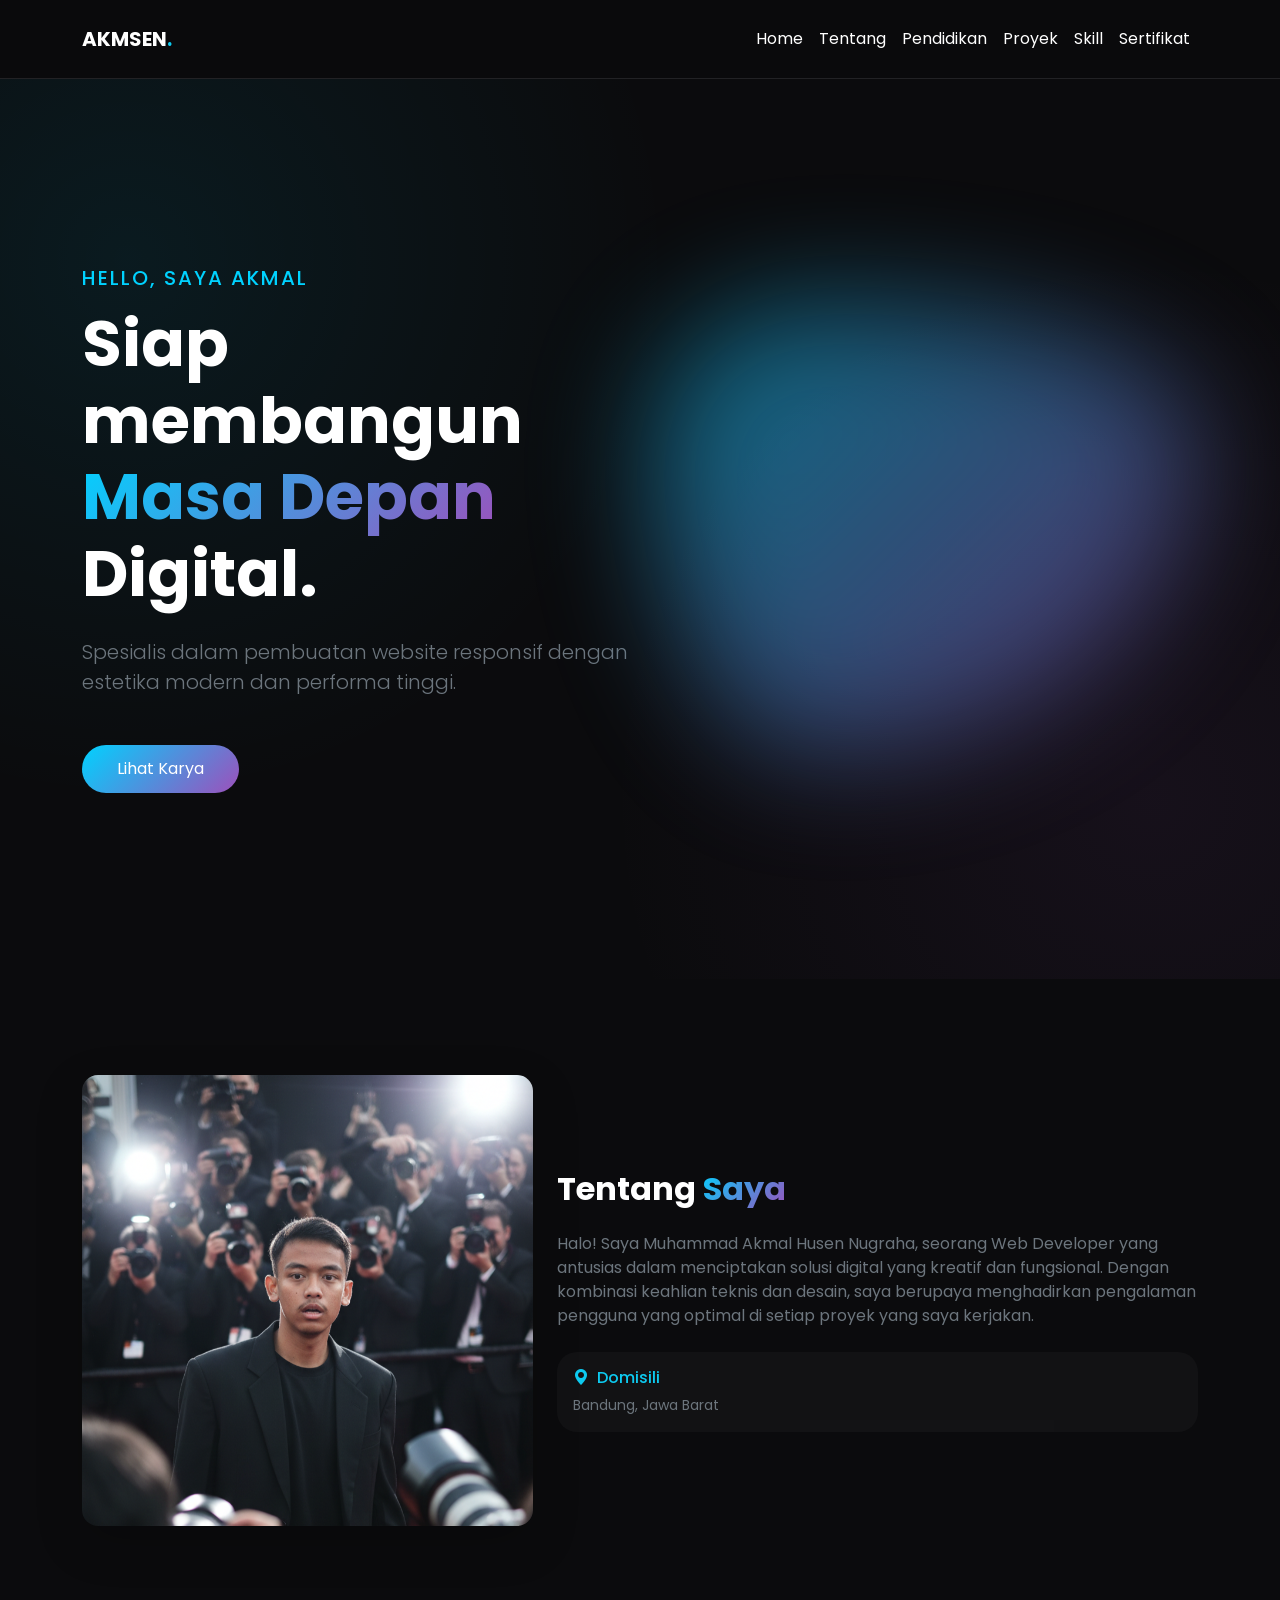
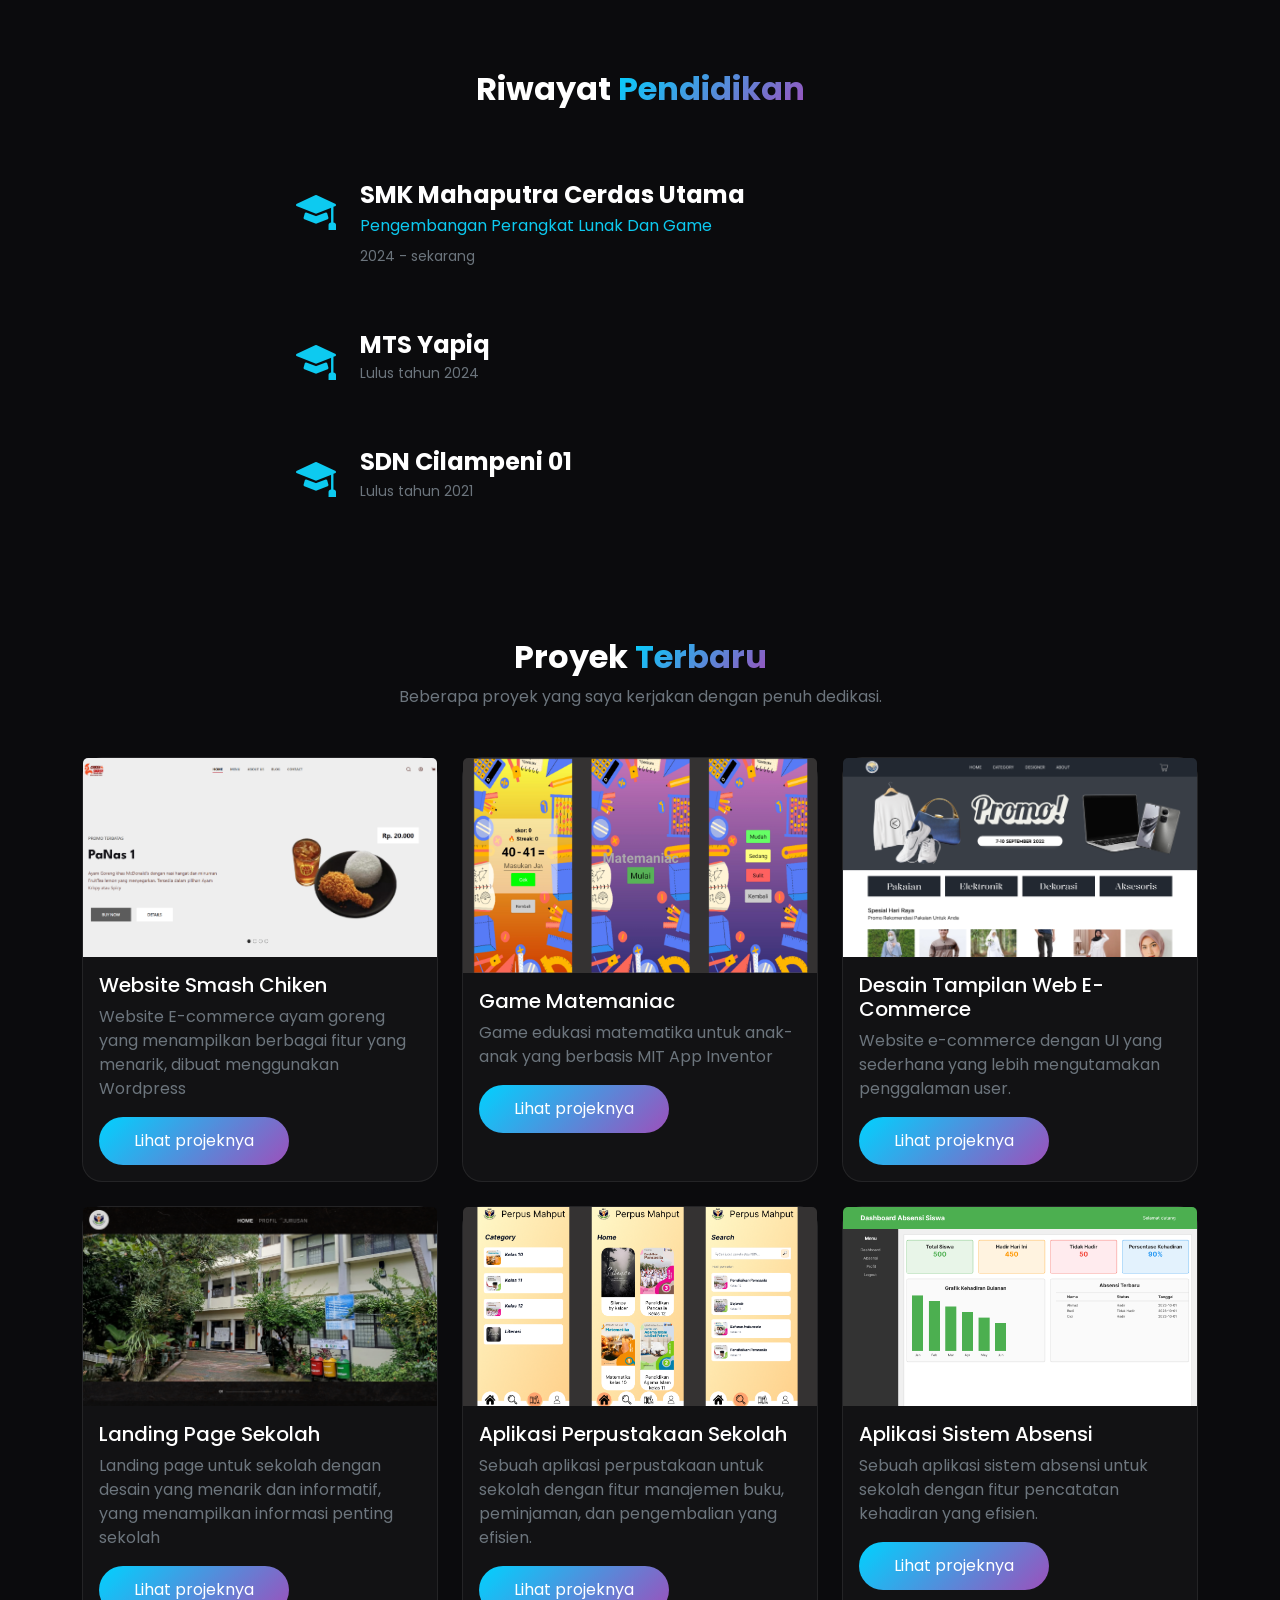
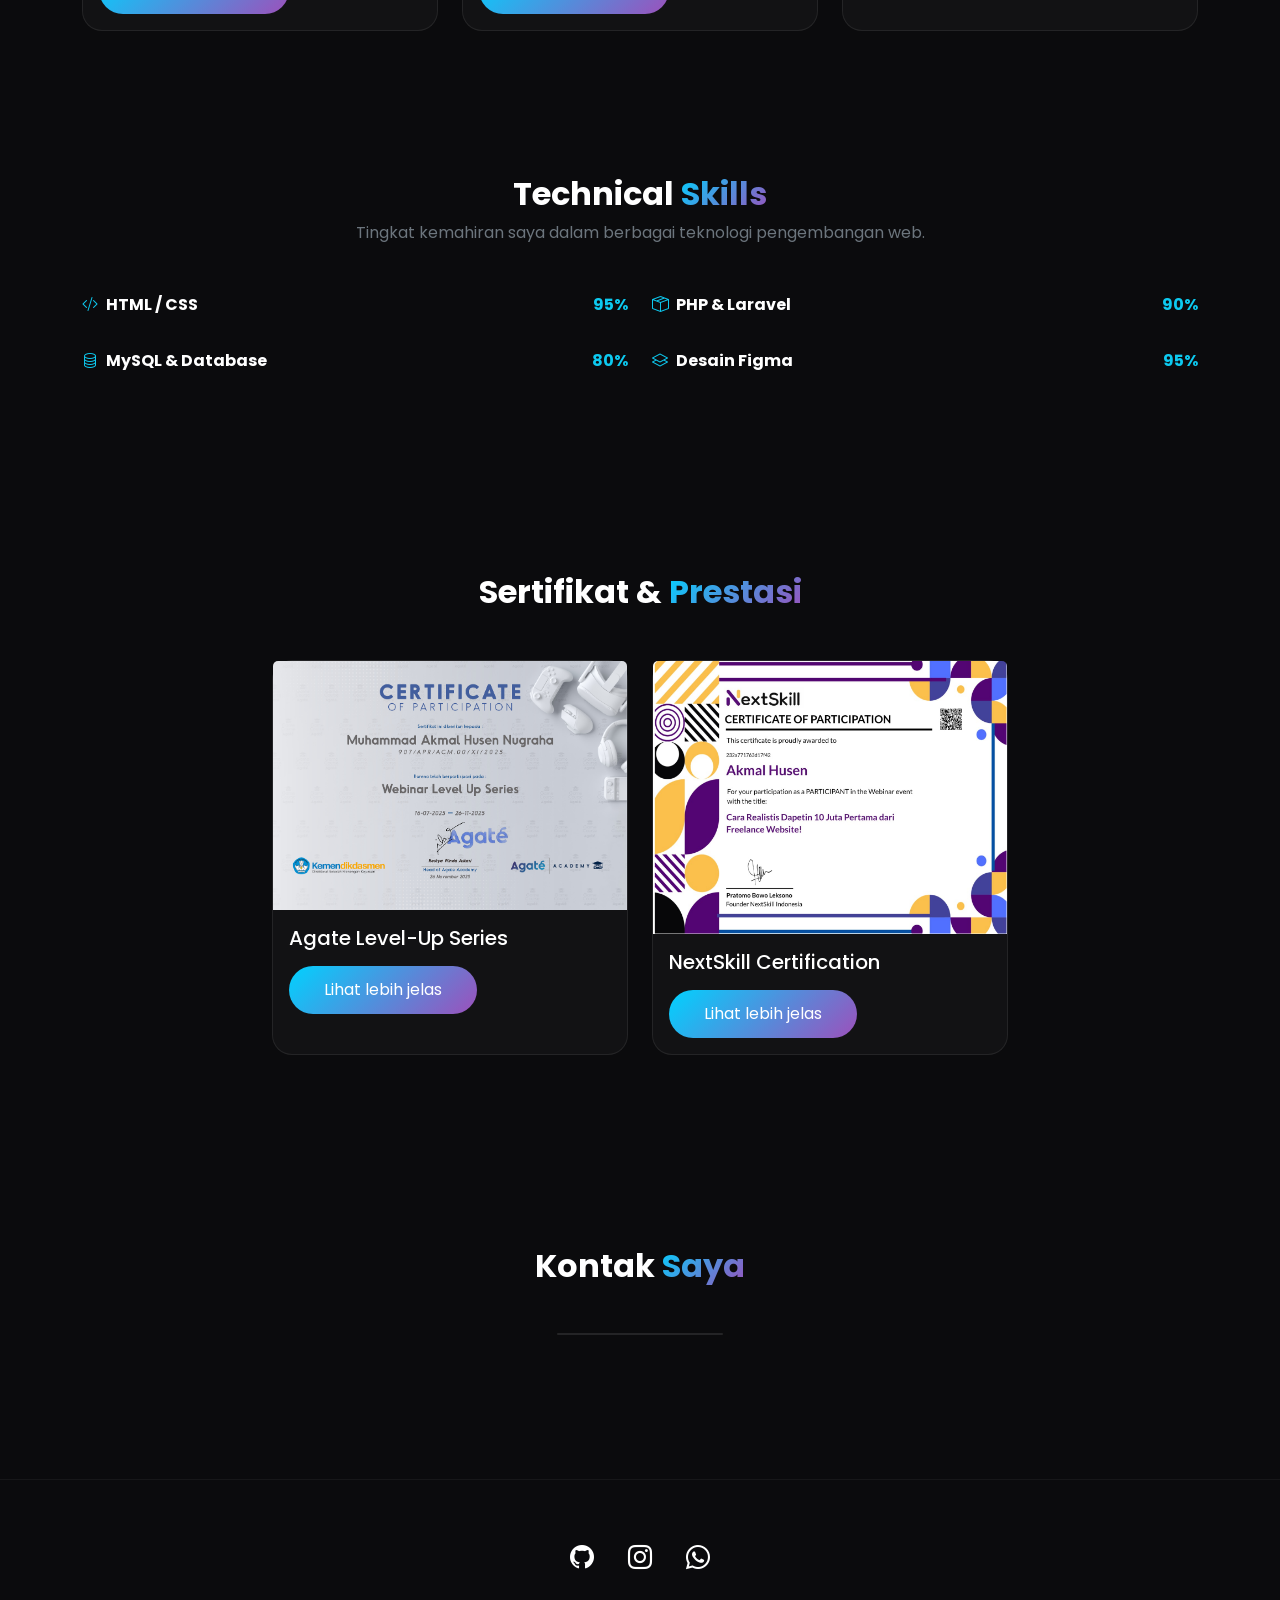
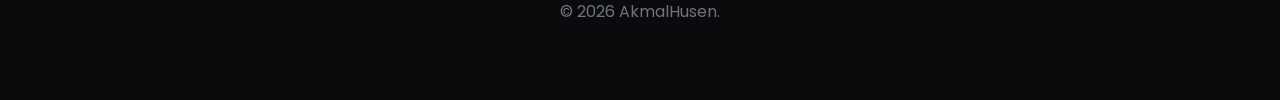
==== commit dd62340b: "Update" ====
--- a/index.html
+++ b/index.html
@@ -3,7 +3,7 @@
 <head>
     <meta charset="UTF-8">
     <meta name="viewport" content="width=device-width, initial-scale=1.0">
-    <title>My Portfolio | Creative Developer</title>
+    <title>Portfolio | Akmal Husen</title>
     
     <link href="https://cdn.jsdelivr.net/npm/bootstrap@5.3.0/dist/css/bootstrap.min.css" rel="stylesheet">
     <link href="https://fonts.googleapis.com/css2?family=Poppins:wght@300;400;700&display=swap" rel="stylesheet">
@@ -86,7 +86,25 @@
                         <div>
                             <h4 class="fw-bold mb-1">SMK Mahaputra Cerdas Utama</h4>
                             <p class="text-info mb-2">Pengembangan Perangkat Lunak Dan Game</p>
-                            <p class="text-secondary small">Fokus pada pengembangan aplikasi web, logika pemrograman, dan desain antarmuka pengguna.</p>
+                            <p class="text-secondary small">2024 - sekarang</p>
+                        </div>
+                    </div>
+                    <div class="education-card p-4 d-flex align-items-start">
+                        <div class="edu-icon me-4">
+                            <i class="bi bi-mortarboard-fill fs-1 text-info"></i>
+                        </div>
+                        <div>
+                            <h4 class="fw-bold mb-1">MTS Yapiq</h4>
+                            <p class="text-secondary small">Lulus tahun 2024</p>
+                        </div>
+                    </div>
+                    <div class="education-card p-4 d-flex align-items-start">
+                        <div class="edu-icon me-4">
+                            <i class="bi bi-mortarboard-fill fs-1 text-info"></i>
+                        </div>
+                        <div>
+                            <h4 class="fw-bold mb-1">SDN Cilampeni 01</h4>
+                            <p class="text-secondary small">Lulus tahun 2021</p>
                         </div>
                     </div>
                 </div>
@@ -197,7 +215,7 @@
                     </div>
                 </div>
             </div>
-            <div class="col-md-6" data-aos="fade-left" data-aos-delay="100">
+            <div class="col-md-6" data-aos="fade-right">
                 <div class="skill-card-alt">
                     <div class="d-flex justify-content-between mb-2">
                         <span class="fw-bold"><i class="bi bi-database me-2 text-info"></i>MySQL & Database</span>
@@ -205,6 +223,17 @@
                     </div>
                     <div class="progress-custom">
                         <div class="progress-bar-fill" style="width: 80%;"></div>
+                    </div>
+                </div>
+            </div>
+            <div class="col-md-6" data-aos="fade-left">
+                <div class="skill-card-alt">
+                    <div class="d-flex justify-content-between mb-2">
+                        <span class="fw-bold"><i class="bi bi-layers me-2 text-info"></i>Desain Figma</span>
+                        <span class="text-info fw-bold">95%</span>
+                    </div>
+                    <div class="progress-custom">
+                        <div class="progress-bar-fill" style="width: 95%;"></div>
                     </div>
                 </div>
             </div>
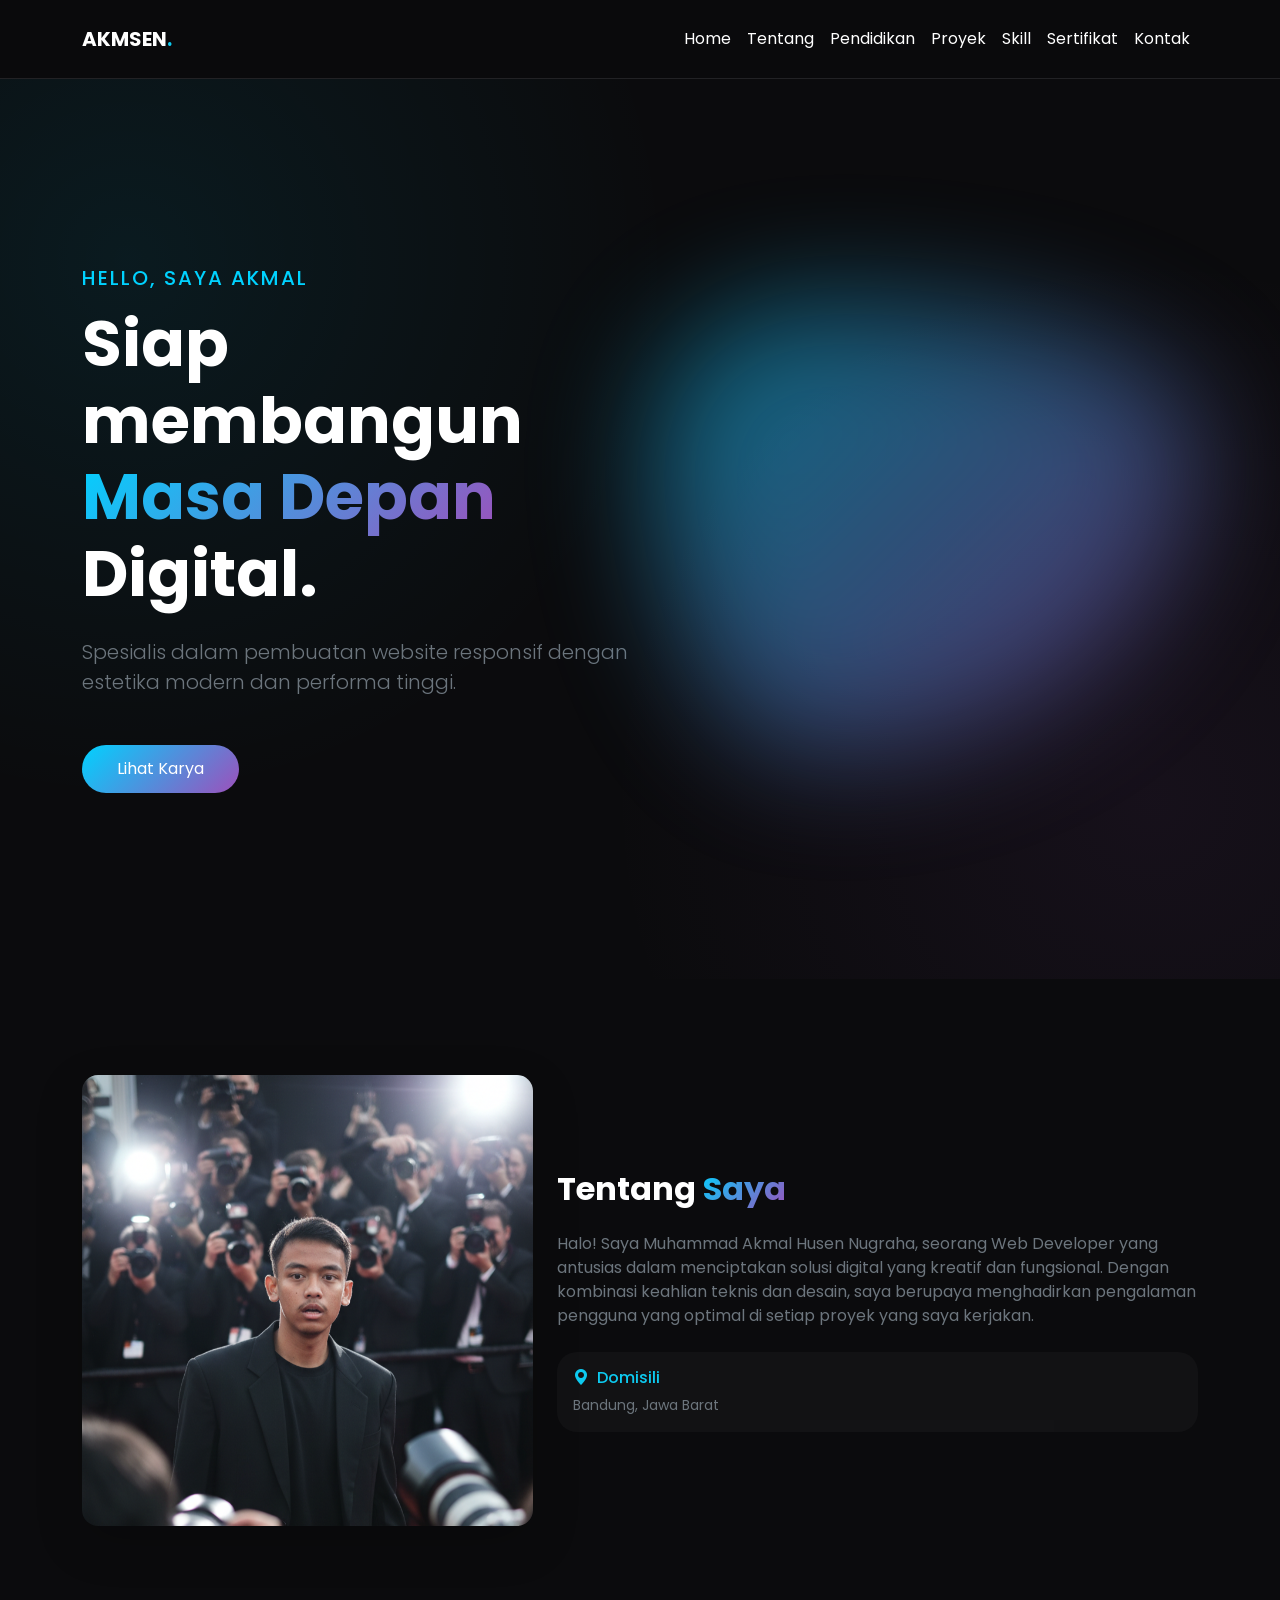
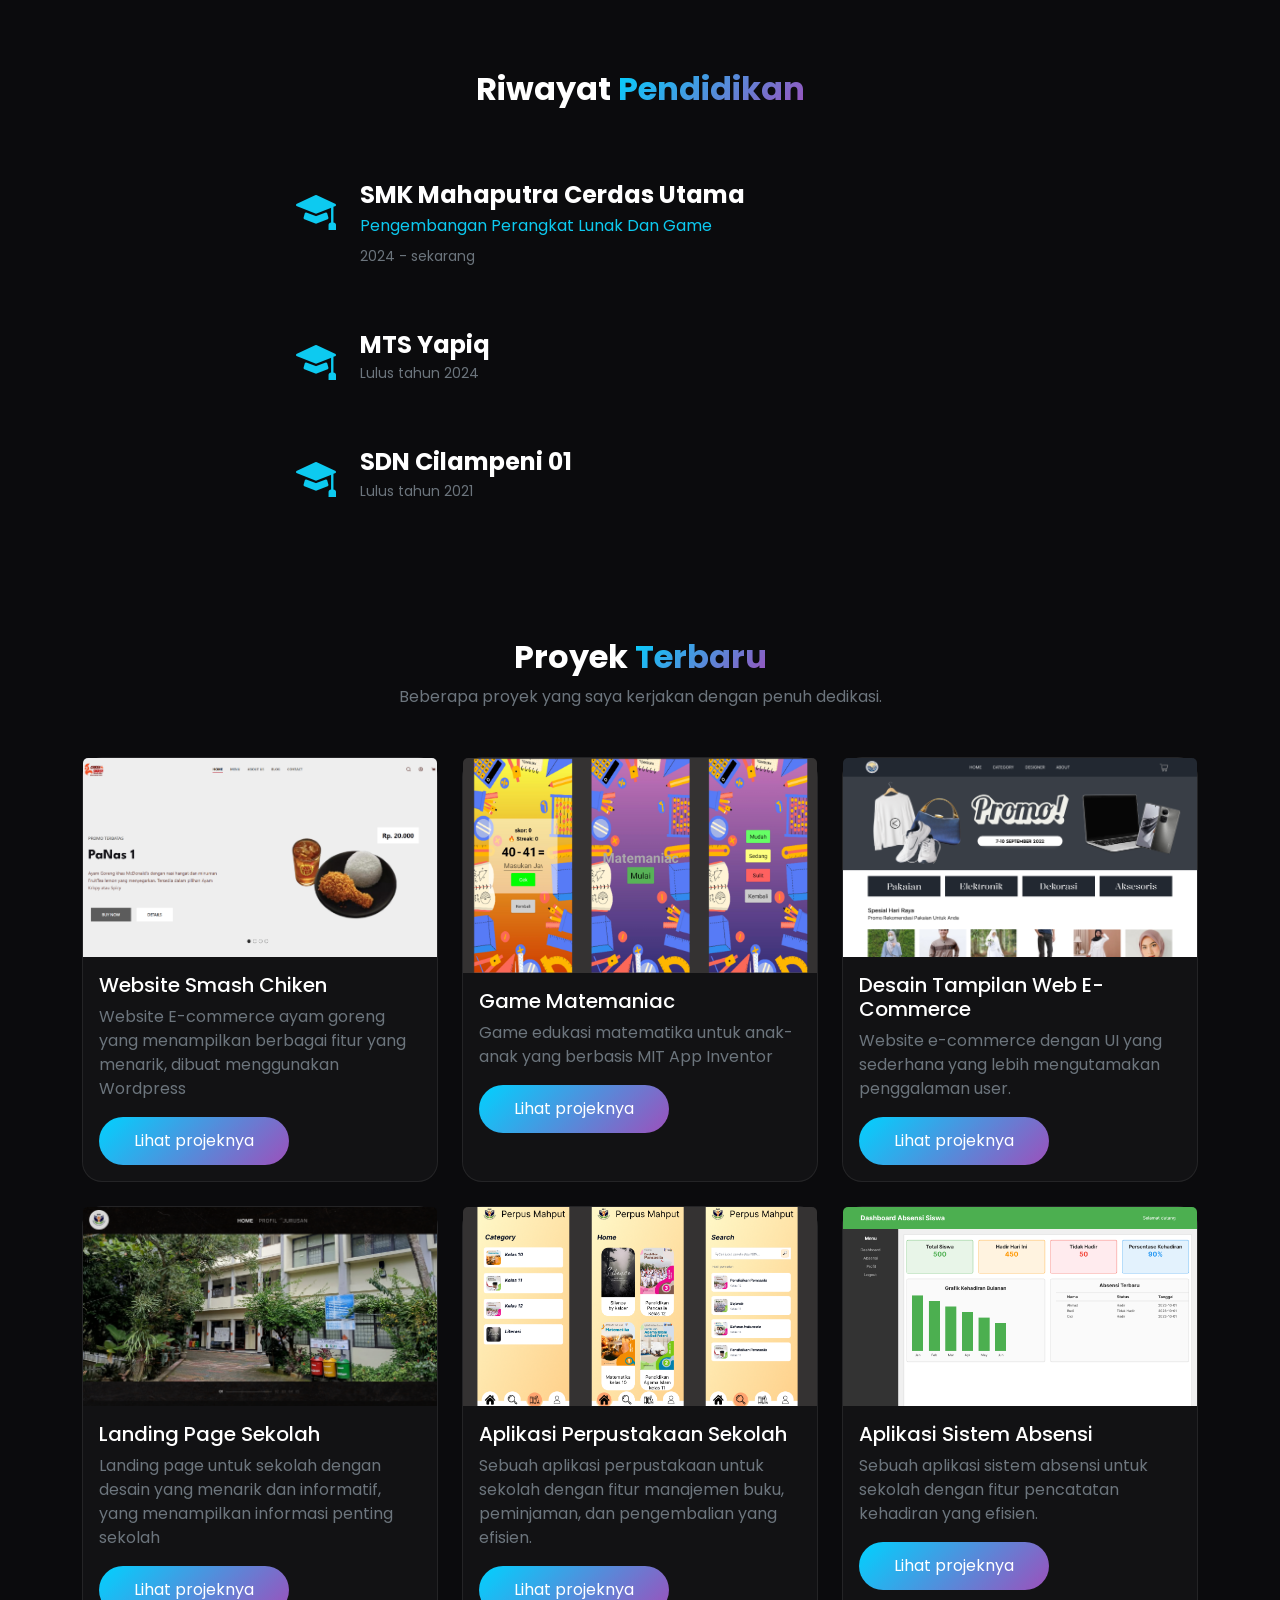
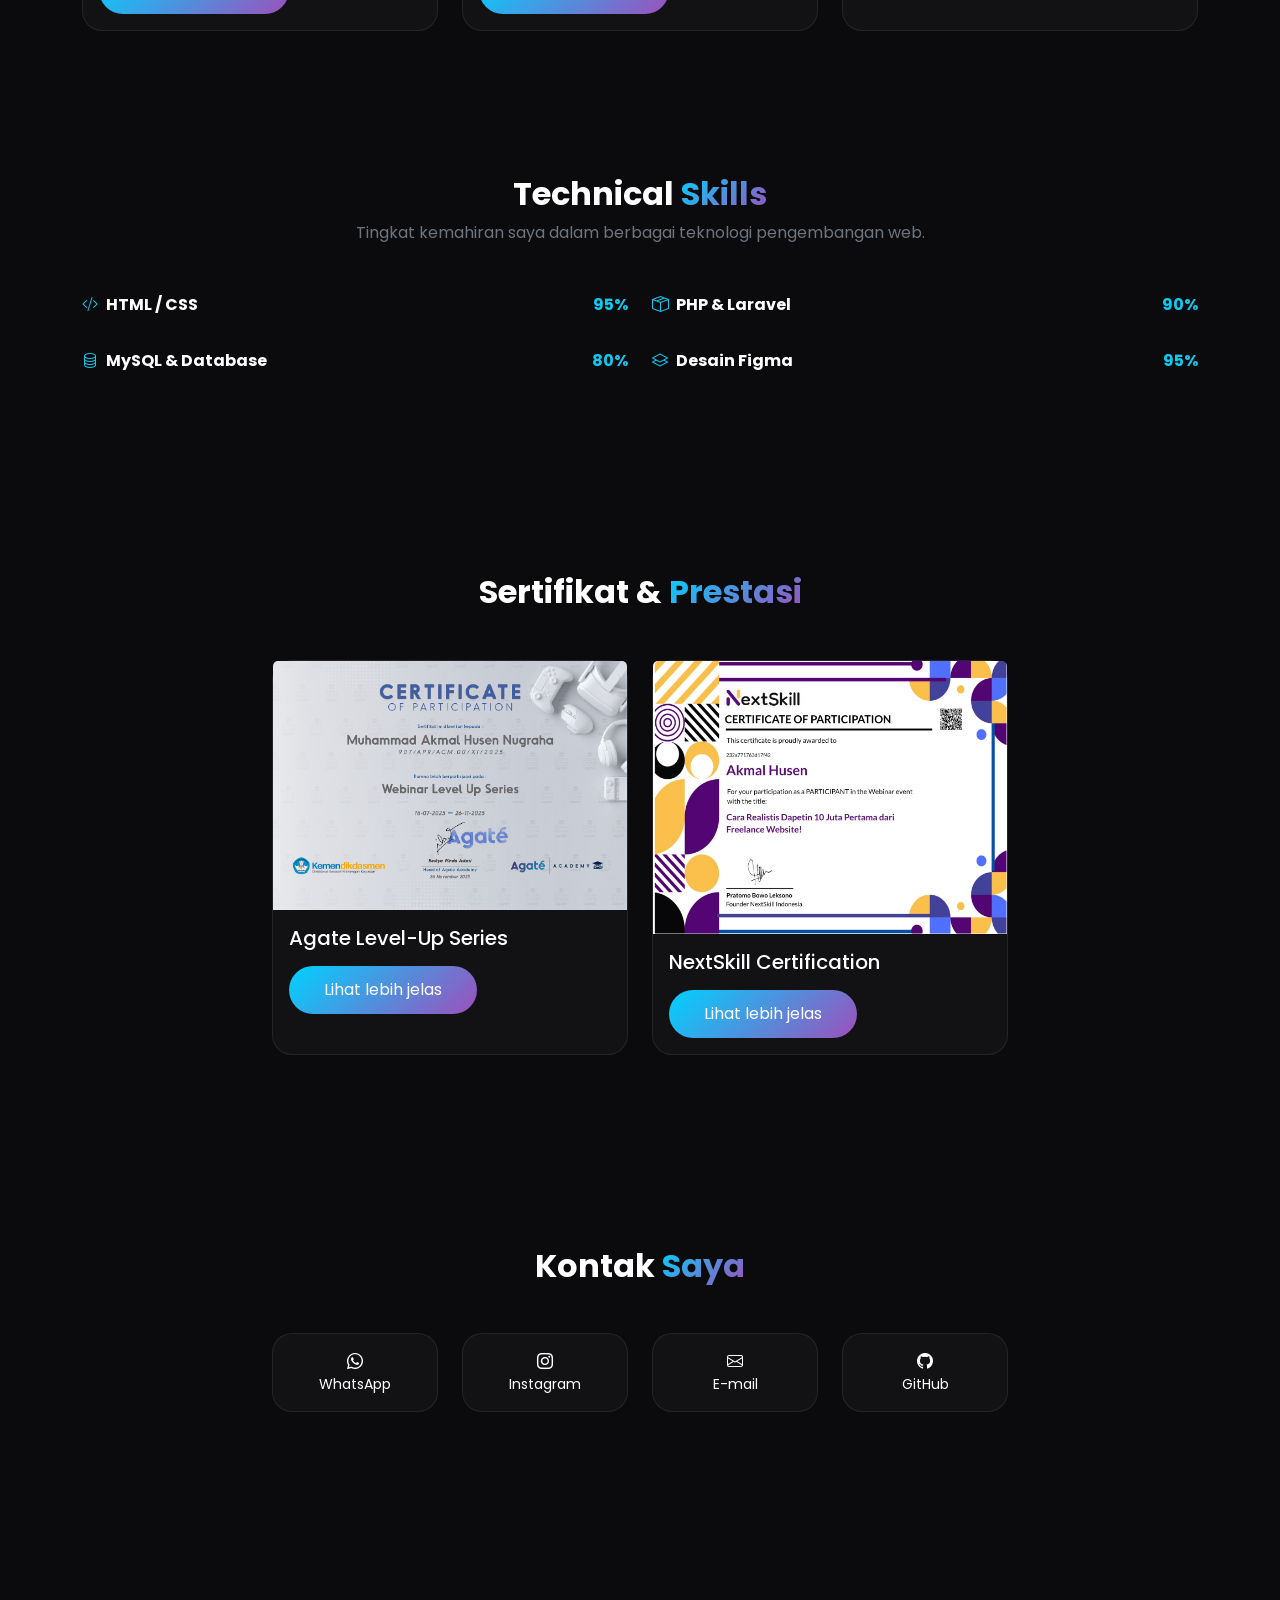
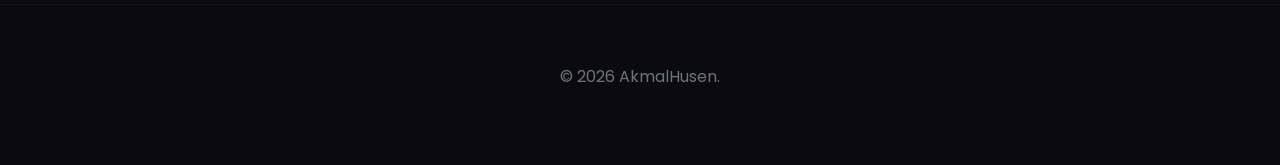
==== commit 074434fe: "Update" ====
--- a/index.html
+++ b/index.html
@@ -27,6 +27,7 @@
                     <li class="nav-item"><a class="nav-link" href="#proyek">Proyek</a></li>
                     <li class="nav-item"><a class="nav-link" href="#skill">Skill</a></li>
                     <li class="nav-item"><a class="nav-link" href="#sertifikat">Sertifikat</a></li>
+                    <li class="nav-item"><a class="nav-link" href="#kontak">Kontak</a></li>
                 </ul>
             </div>
         </div>
@@ -275,31 +276,57 @@
 
     <section class="py-5" id="kontak">
         <div class="container py-5">
-            <div class="text-center mb-5" data-aos="fade-up">
+            <div class="text-center  mb-5" data-aos="fade-up">
                 <h2 class="fw-bold">Kontak <span class="gradient-text">Saya</span></h2>
                 <p class="text-secondary"></p>
             </div>
-            <div class="row g-4 d-flex justify-content-center">
-                <div class="col-md-2" data-aos="fade-up" data-aos-delay="100">
-                    <div class="card h-100">
-                        
-                    </div>
-                </div>
-
-            </div>
-        </div>
-    </section>
+            <div class="row justify-content-center g-4 mb-5">
+                <div class="col-6 col-md-2" data-aos="fade-up" data-aos-delay="100">
+                    <a href="https://wa.me/6283829132067"  class="text-white text-decoration-none contact-link">
+                        <div class="card p-3 h-100 d-flex flex-column align-items-center justify-content-center">
+                            <i class="bi bi-whatsapp"></i>
+                            <p class="small mb-0">WhatsApp</p>
+                        </div>
+                    </a>
+                </div>
+
+                <div class="col-6 col-md-2" data-aos="fade-up" data-aos-delay="100">
+                    <a href="https://www.instagram.com/husen_.ajah/"  class="text-white text-decoration-none contact-link">
+                        <div class="card p-3 h-100 d-flex flex-column align-items-center justify-content-center">
+                            <i class="bi bi-instagram"></i>
+                            <p class="small mb-0">Instagram</p>
+                        </div>
+                    </a>
+                </div>
+
+                <div class="col-6 col-md-2" data-aos="fade-up" data-aos-delay="100">
+                    <a href="mailto:husen.opicial@gmail.com"  class="text-white text-decoration-none contact-link">
+                        <div class="card p-3 h-100 d-flex flex-column align-items-center justify-content-center">
+                            <i class="bi bi-envelope"></i>
+                            <p class="small mb-0">E-mail</p>
+                        </div>
+                    </a>
+                </div>
+
+                <div class="col-6 col-md-2" data-aos="fade-up" data-aos-delay="100">
+                    <a href="https://github.com/akmal-cihuy/"  class="text-white text-decoration-none contact-link">
+                        <div class="card p-3 h-100 d-flex flex-column align-items-center justify-content-center">
+                            <i class="bi bi-github"></i>
+                            <p class="small mb-0">GitHub</p>
+                        </div>
+                    </a>
+                </div>
+
+            </div>
+            
+        </div>
+    </section>
+
 
 
 
     <footer class="text-center mt-5">
         <div class="container">
-            <div class="mb-4">
-                <a href="https://github.com/akmal-cihuy" class="social-icon"><i class="bi bi-github"></i></a>
-                <a href="https://www.instagram.com/husen_.ajah/" class="social-icon"><i class="bi bi-instagram"></i></a>
-                <a href="https://wa.me/6283829132067" class="social-icon"><i class="bi bi-whatsapp"></i></a>
-                
-            </div>
             <p class="text-secondary">&copy; 2026 AkmalHusen.</p>
         </div>
     </footer>
